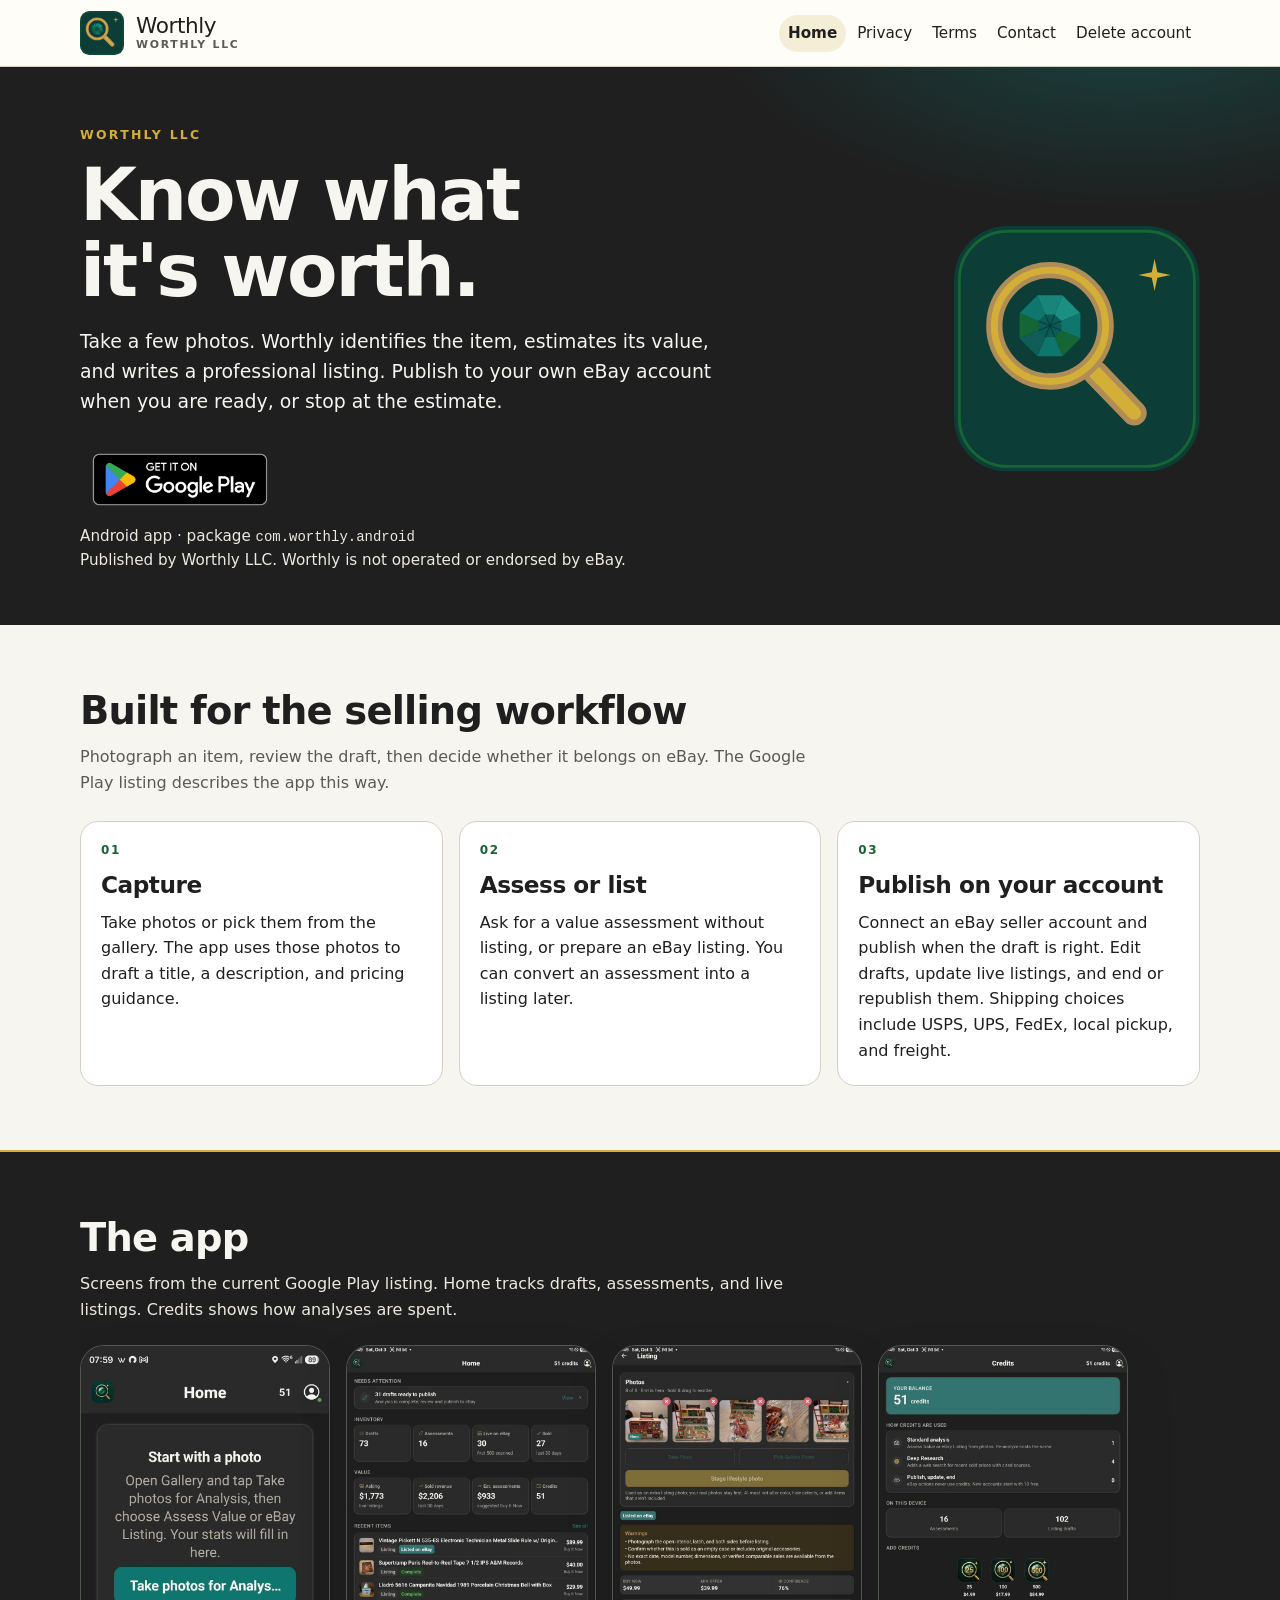
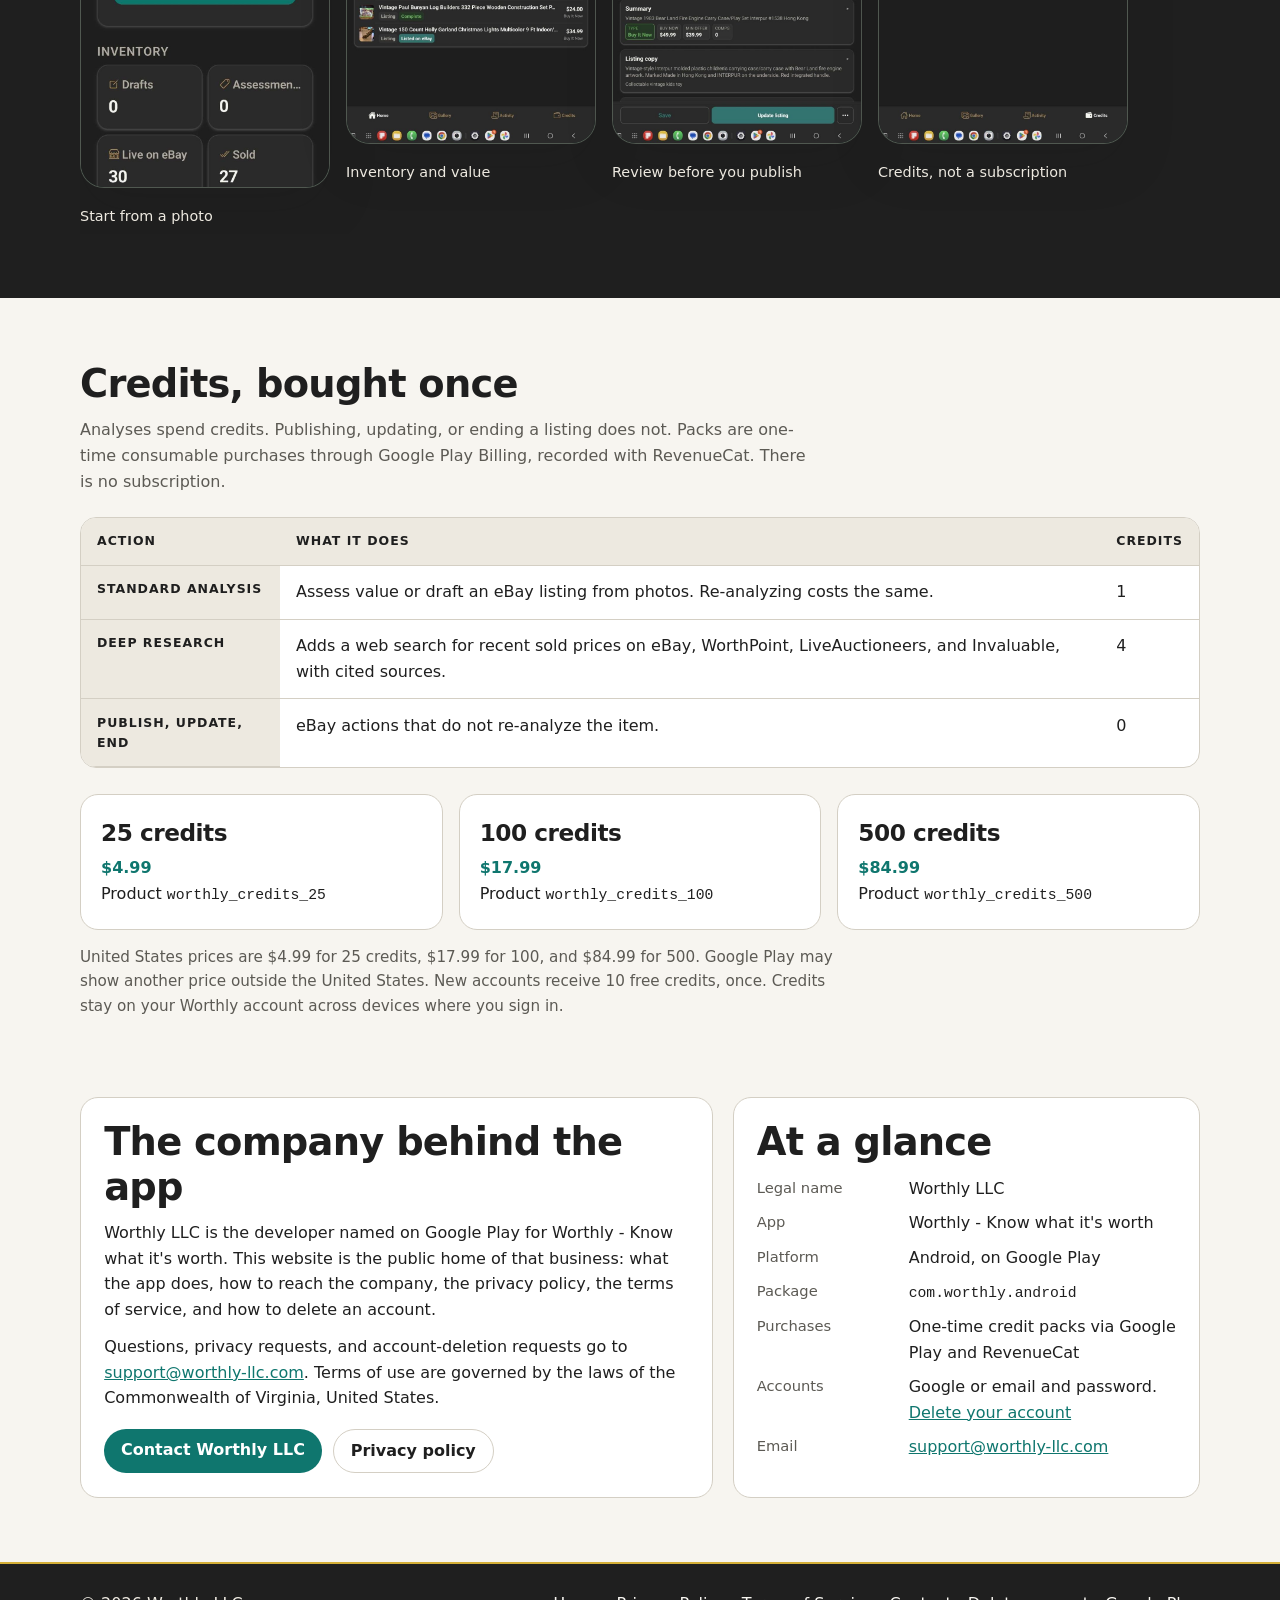
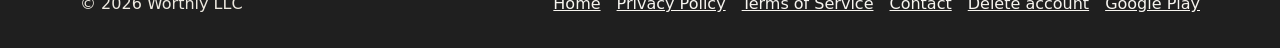
==== index.html @ 350db5d6 "Replace the blurry Play icon with a sharp geometric SVG mark. The hero scaled a 512px raster and loo" ====
<!DOCTYPE html>
<html lang="en">
<head>
  <meta charset="utf-8">
  <meta name="viewport" content="width=device-width, initial-scale=1">
  <title>Worthly LLC — Know what it's worth</title>
  <meta name="description" content="Worthly LLC publishes Worthly, an Android app that helps sellers assess an item’s value and draft eBay listings. One-time credit packs. No subscription.">
  <link rel="canonical" href="https://worthly-llc.com/">
  <meta name="theme-color" content="#0F766E">
  <link rel="icon" href="assets/favicon-32.png" type="image/png" sizes="32x32">
  <link rel="icon" href="assets/logo.svg" type="image/svg+xml">
  <link rel="apple-touch-icon" href="assets/apple-touch-icon.png">
  <link rel="stylesheet" href="css/styles.css">
  <script type="application/ld+json">
  {
    "@context": "https://schema.org",
    "@graph": [
      {
        "@type": "Organization",
        "name": "Worthly LLC",
        "url": "https://worthly-llc.com/",
        "email": "support@worthly-llc.com",
        "logo": "https://worthly-llc.com/assets/logo.svg"
      },
      {
        "@type": "MobileApplication",
        "name": "Worthly - Know what it's worth",
        "operatingSystem": "Android",
        "applicationCategory": "BusinessApplication",
        "installUrl": "https://play.google.com/store/apps/details?id=com.worthly.android",
        "downloadUrl": "https://play.google.com/store/apps/details?id=com.worthly.android",
        "offers": {
          "@type": "Offer",
          "price": "0",
          "priceCurrency": "USD"
        },
        "author": {
          "@type": "Organization",
          "name": "Worthly LLC"
        }
      }
    ]
  }
  </script>
</head>
<body>
  <a class="skip" href="#main">Skip to content</a>
  <header class="site-header">
    <div class="header-inner">
      <a class="brand" href="index.html">
        <svg class="brand-mark" viewBox="0 0 128 128" aria-hidden="true" focusable="false"><rect width="128" height="128" rx="28" fill="#0C3D36"/>
  <rect x="2.75" y="2.75" width="122.5" height="122.5" rx="25.25" fill="none" stroke="#166534" stroke-width="1.5"/>
  <line x1="73.76" y1="76.60" x2="93.90" y2="97.46" stroke="#B08D57" stroke-width="13" stroke-linecap="round"/>
  <line x1="73.76" y1="76.60" x2="93.90" y2="97.46" stroke="#D4AF37" stroke-width="7" stroke-linecap="round"/>
  <circle cx="50.0" cy="52.0" r="29" fill="#0C3D36" stroke="#B08D57" stroke-width="8.5"/>
  <circle cx="50.0" cy="52.0" r="29" fill="none" stroke="#D4AF37" stroke-width="3.6"/>
  <polygon points="56.74,35.74 66.26,45.26 50.00,52.00" fill="#1A8F82"/><polygon points="66.26,45.26 66.26,58.74 50.00,52.00" fill="#0F766E"/><polygon points="66.26,58.74 56.74,68.26 50.00,52.00" fill="#166534"/><polygon points="56.74,68.26 43.26,68.26 50.00,52.00" fill="#0F766E"/><polygon points="43.26,68.26 33.74,58.74 50.00,52.00" fill="#115E59"/><polygon points="33.74,58.74 33.74,45.26 50.00,52.00" fill="#166534"/><polygon points="33.74,45.26 43.26,35.74 50.00,52.00" fill="#0F766E"/><polygon points="43.26,35.74 56.74,35.74 50.00,52.00" fill="#178578"/><polygon points="52.45,46.09 55.91,49.55 55.91,54.45 52.45,57.91 47.55,57.91 44.09,54.45 44.09,49.55 47.55,46.09" fill="#0C5C56"/><polygon points="56.74,35.74 66.26,45.26 66.26,58.74 56.74,68.26 43.26,68.26 33.74,58.74 33.74,45.26 43.26,35.74" fill="none" stroke="#083F3A" stroke-width="0.8" stroke-linejoin="round"/><line x1="50.00" y1="52.00" x2="52.45" y2="46.09" stroke="#083F3A" stroke-width="0.55"/><line x1="50.00" y1="52.00" x2="55.91" y2="49.55" stroke="#083F3A" stroke-width="0.55"/><line x1="50.00" y1="52.00" x2="55.91" y2="54.45" stroke="#083F3A" stroke-width="0.55"/><line x1="50.00" y1="52.00" x2="52.45" y2="57.91" stroke="#083F3A" stroke-width="0.55"/><line x1="50.00" y1="52.00" x2="47.55" y2="57.91" stroke="#083F3A" stroke-width="0.55"/><line x1="50.00" y1="52.00" x2="44.09" y2="54.45" stroke="#083F3A" stroke-width="0.55"/><line x1="50.00" y1="52.00" x2="44.09" y2="49.55" stroke="#083F3A" stroke-width="0.55"/><line x1="50.00" y1="52.00" x2="47.55" y2="46.09" stroke="#083F3A" stroke-width="0.55"/>
  <polygon points="104.50,17.10 105.95,24.05 112.90,25.50 105.95,26.95 104.50,33.90 103.05,26.95 96.10,25.50 103.05,24.05" fill="#D4AF37"/></svg>
        <span class="brand-name">Worthly<span>Worthly LLC</span></span>
      </a>
      <nav class="nav" aria-label="Primary">
        <a href="index.html" aria-current="page">Home</a>
        <a href="privacy.html">Privacy</a>
        <a href="terms.html">Terms</a>
        <a href="contact.html">Contact</a>
        <a href="delete-account.html">Delete account</a>
      </nav>
    </div>
  </header>

  <main id="main">
    <section class="hero">
      <div class="wrap hero-grid">
        <div>
          <p class="kicker">Worthly LLC</p>
          <h1>Know what it's worth.</h1>
          <p class="lede">Take a few photos. Worthly identifies the item, estimates its value, and writes a professional listing. Publish to your own eBay account when you are ready, or stop at the estimate.</p>
          <div class="hero-actions">
            <a href="https://play.google.com/store/apps/details?id=com.worthly.android">
              <img class="play-badge" src="assets/google-play-badge.png" width="646" height="250" alt="Get it on Google Play">
            </a>
          </div>
          <p class="hero-meta">Android app · package <code>com.worthly.android</code><br>Published by Worthly LLC. Worthly is not operated or endorsed by eBay.</p>
        </div>
        <svg class="hero-icon" viewBox="0 0 128 128" role="img" aria-label="Worthly logo: an emerald gem inside a gold magnifying glass"><rect width="128" height="128" rx="28" fill="#0C3D36"/>
  <rect x="2.75" y="2.75" width="122.5" height="122.5" rx="25.25" fill="none" stroke="#166534" stroke-width="1.5"/>
  <line x1="73.76" y1="76.60" x2="93.90" y2="97.46" stroke="#B08D57" stroke-width="13" stroke-linecap="round"/>
  <line x1="73.76" y1="76.60" x2="93.90" y2="97.46" stroke="#D4AF37" stroke-width="7" stroke-linecap="round"/>
  <circle cx="50.0" cy="52.0" r="29" fill="#0C3D36" stroke="#B08D57" stroke-width="8.5"/>
  <circle cx="50.0" cy="52.0" r="29" fill="none" stroke="#D4AF37" stroke-width="3.6"/>
  <polygon points="56.74,35.74 66.26,45.26 50.00,52.00" fill="#1A8F82"/><polygon points="66.26,45.26 66.26,58.74 50.00,52.00" fill="#0F766E"/><polygon points="66.26,58.74 56.74,68.26 50.00,52.00" fill="#166534"/><polygon points="56.74,68.26 43.26,68.26 50.00,52.00" fill="#0F766E"/><polygon points="43.26,68.26 33.74,58.74 50.00,52.00" fill="#115E59"/><polygon points="33.74,58.74 33.74,45.26 50.00,52.00" fill="#166534"/><polygon points="33.74,45.26 43.26,35.74 50.00,52.00" fill="#0F766E"/><polygon points="43.26,35.74 56.74,35.74 50.00,52.00" fill="#178578"/><polygon points="52.45,46.09 55.91,49.55 55.91,54.45 52.45,57.91 47.55,57.91 44.09,54.45 44.09,49.55 47.55,46.09" fill="#0C5C56"/><polygon points="56.74,35.74 66.26,45.26 66.26,58.74 56.74,68.26 43.26,68.26 33.74,58.74 33.74,45.26 43.26,35.74" fill="none" stroke="#083F3A" stroke-width="0.8" stroke-linejoin="round"/><line x1="50.00" y1="52.00" x2="52.45" y2="46.09" stroke="#083F3A" stroke-width="0.55"/><line x1="50.00" y1="52.00" x2="55.91" y2="49.55" stroke="#083F3A" stroke-width="0.55"/><line x1="50.00" y1="52.00" x2="55.91" y2="54.45" stroke="#083F3A" stroke-width="0.55"/><line x1="50.00" y1="52.00" x2="52.45" y2="57.91" stroke="#083F3A" stroke-width="0.55"/><line x1="50.00" y1="52.00" x2="47.55" y2="57.91" stroke="#083F3A" stroke-width="0.55"/><line x1="50.00" y1="52.00" x2="44.09" y2="54.45" stroke="#083F3A" stroke-width="0.55"/><line x1="50.00" y1="52.00" x2="44.09" y2="49.55" stroke="#083F3A" stroke-width="0.55"/><line x1="50.00" y1="52.00" x2="47.55" y2="46.09" stroke="#083F3A" stroke-width="0.55"/>
  <polygon points="104.50,17.10 105.95,24.05 112.90,25.50 105.95,26.95 104.50,33.90 103.05,26.95 96.10,25.50 103.05,24.05" fill="#D4AF37"/></svg>
      </div>
    </section>

    <section class="section" aria-labelledby="how-heading">
      <div class="wrap">
        <h2 id="how-heading">Built for the selling workflow</h2>
        <p class="section-intro">Photograph an item, review the draft, then decide whether it belongs on eBay. The Google Play listing describes the app this way.</p>
        <div class="steps">
          <article class="step">
            <span class="num">01</span>
            <h3>Capture</h3>
            <p>Take photos or pick them from the gallery. The app uses those photos to draft a title, a description, and pricing guidance.</p>
          </article>
          <article class="step">
            <span class="num">02</span>
            <h3>Assess or list</h3>
            <p>Ask for a value assessment without listing, or prepare an eBay listing. You can convert an assessment into a listing later.</p>
          </article>
          <article class="step">
            <span class="num">03</span>
            <h3>Publish on your account</h3>
            <p>Connect an eBay seller account and publish when the draft is right. Edit drafts, update live listings, and end or republish them. Shipping choices include USPS, UPS, FedEx, local pickup, and freight.</p>
          </article>
        </div>
      </div>
    </section>

    <section class="section shots" aria-labelledby="shots-heading">
      <div class="wrap">
        <h2 id="shots-heading">The app</h2>
        <p class="section-intro">Screens from the current Google Play listing. Home tracks drafts, assessments, and live listings. Credits shows how analyses are spent.</p>
        <ul class="shot-row" tabindex="0" aria-label="Screenshots from the Google Play listing">
          <li>
            <figure>
              <img src="assets/screenshots/home.jpg" width="840" height="1493" alt="Worthly home screen inviting the seller to take photos, then assess value or create an eBay listing.">
              <figcaption>Start from a photo</figcaption>
            </figure>
          </li>
          <li>
            <figure>
              <img src="assets/screenshots/dashboard.jpg" width="840" height="1344" alt="Worthly home dashboard with draft, assessment, live listing, and sold counts, plus asking prices and estimated value.">
              <figcaption>Inventory and value</figcaption>
            </figure>
          </li>
          <li>
            <figure>
              <img src="assets/screenshots/listing.jpg" width="840" height="1344" alt="Listing editor with item photos, buy-it-now and offer prices, a confidence score, and generated listing copy.">
              <figcaption>Review before you publish</figcaption>
            </figure>
          </li>
          <li>
            <figure>
              <img src="assets/screenshots/credits.jpg" width="840" height="1344" alt="Credits screen showing a balance, the cost of standard analysis and Deep Research, and packs of 25, 100, and 500 credits.">
              <figcaption>Credits, not a subscription</figcaption>
            </figure>
          </li>
        </ul>
      </div>
    </section>

    <section class="section" aria-labelledby="credits-heading">
      <div class="wrap">
        <h2 id="credits-heading">Credits, bought once</h2>
        <p class="section-intro">Analyses spend credits. Publishing, updating, or ending a listing does not. Packs are one-time consumable purchases through Google Play Billing, recorded with RevenueCat. There is no subscription.</p>
        <div class="table-wrap">
          <table>
            <caption class="visually-hidden">How Worthly uses credits</caption>
            <thead>
              <tr>
                <th scope="col">Action</th>
                <th scope="col">What it does</th>
                <th scope="col">Credits</th>
              </tr>
            </thead>
            <tbody>
              <tr>
                <th scope="row">Standard analysis</th>
                <td>Assess value or draft an eBay listing from photos. Re-analyzing costs the same.</td>
                <td>1</td>
              </tr>
              <tr>
                <th scope="row">Deep Research</th>
                <td>Adds a web search for recent sold prices on eBay, WorthPoint, LiveAuctioneers, and Invaluable, with cited sources.</td>
                <td>4</td>
              </tr>
              <tr>
                <th scope="row">Publish, update, end</th>
                <td>eBay actions that do not re-analyze the item.</td>
                <td>0</td>
              </tr>
            </tbody>
          </table>
        </div>
        <div class="packs">
          <article class="pack">
            <h3>25 credits</h3>
            <p class="price">$4.99</p>
            <p>Product <code>worthly_credits_25</code></p>
          </article>
          <article class="pack">
            <h3>100 credits</h3>
            <p class="price">$17.99</p>
            <p>Product <code>worthly_credits_100</code></p>
          </article>
          <article class="pack">
            <h3>500 credits</h3>
            <p class="price">$84.99</p>
            <p>Product <code>worthly_credits_500</code></p>
          </article>
        </div>
        <p class="note">United States prices are $4.99 for 25 credits, $17.99 for 100, and $84.99 for 500. Google Play may show another price outside the United States. New accounts receive 10 free credits, once. Credits stay on your Worthly account across devices where you sign in.</p>
      </div>
    </section>

    <section class="section" aria-labelledby="company-heading" style="padding-top: 0;">
      <div class="wrap company">
        <article class="card">
          <h2 id="company-heading">The company behind the app</h2>
          <p>Worthly LLC is the developer named on Google Play for Worthly - Know what it's worth. This website is the public home of that business: what the app does, how to reach the company, the privacy policy, the terms of service, and how to delete an account.</p>
          <p>Questions, privacy requests, and account-deletion requests go to <a href="mailto:support@worthly-llc.com">support@worthly-llc.com</a>. Terms of use are governed by the laws of the Commonwealth of Virginia, United States.</p>
          <div class="button-row">
            <a class="button" href="contact.html">Contact Worthly LLC</a>
            <a class="button secondary" href="privacy.html">Privacy policy</a>
          </div>
        </article>
        <article class="card">
          <h2>At a glance</h2>
          <dl class="identity">
            <dt>Legal name</dt>
            <dd>Worthly LLC</dd>
            <dt>App</dt>
            <dd>Worthly - Know what it's worth</dd>
            <dt>Platform</dt>
            <dd>Android, on Google Play</dd>
            <dt>Package</dt>
            <dd><code>com.worthly.android</code></dd>
            <dt>Purchases</dt>
            <dd>One-time credit packs via Google Play and RevenueCat</dd>
            <dt>Accounts</dt>
            <dd>Google or email and password. <a href="delete-account.html">Delete your account</a></dd>
            <dt>Email</dt>
            <dd><a href="mailto:support@worthly-llc.com">support@worthly-llc.com</a></dd>
          </dl>
        </article>
      </div>
    </section>
  </main>

  <footer class="site-footer">
    <div class="footer-inner">
      <p>© 2026 Worthly LLC</p>
      <nav class="footer-nav" aria-label="Footer">
        <a href="index.html" aria-current="page">Home</a>
        <a href="privacy.html">Privacy Policy</a>
        <a href="terms.html">Terms of Service</a>
        <a href="contact.html">Contact</a>
        <a href="delete-account.html">Delete account</a>
        <a href="https://play.google.com/store/apps/details?id=com.worthly.android">Google Play</a>
      </nav>
    </div>
  </footer>
</body>
</html>
---- css/styles.css ----
:root {
  --ink: #1f1f1f;
  --muted: #5c5a54;
  --paper: #f7f5f0;
  --paper-2: #ffffff;
  --line: #d4cfc4;
  --green: #166534;
  --green-deep: #1f1f1f;
  --teal: #0f766e;
  --teal-deep: #166534;
  --gold: #d4af37;
  --gold-line: #d4af37;
  --brass: #b08d57;
  --cream: #f7f5f0;
  --accent-bg: #f5eed6;
  --focus: #166534;
  --shadow: 0 22px 50px rgba(31, 31, 31, 0.14);
  --sans: system-ui, -apple-system, "Segoe UI", "Helvetica Neue", Arial, sans-serif;
  --mono: ui-monospace, "SFMono-Regular", Menlo, Consolas, monospace;
  --max: 1120px;
  --measure: 68ch;
}

*,
*::before,
*::after {
  box-sizing: border-box;
}

html {
  scroll-behavior: smooth;
}

body {
  margin: 0;
  min-height: 100vh;
  display: flex;
  flex-direction: column;
  font-family: var(--sans);
  color: var(--ink);
  background: var(--paper);
  line-height: 1.6;
  font-size: 1rem;
}

main {
  flex: 1;
}

img {
  max-width: 100%;
  height: auto;
}

a {
  color: var(--teal);
}

a:hover {
  color: var(--green);
}

:focus-visible {
  outline: 3px solid var(--focus);
  outline-offset: 3px;
}

::selection {
  background: var(--accent-bg);
  color: var(--ink);
}

.skip {
  position: absolute;
  left: 1rem;
  top: -4rem;
  background: var(--paper-2);
  color: var(--ink);
  padding: 0.55rem 0.85rem;
  z-index: 20;
  border-radius: 8px;
}

.skip:focus {
  top: 0.6rem;
}

.wrap {
  width: min(var(--max), calc(100% - 2rem));
  margin-inline: auto;
}

.site-header {
  background: rgba(255, 253, 248, 0.92);
  border-bottom: 1px solid var(--line);
  position: sticky;
  top: 0;
  z-index: 5;
  backdrop-filter: blur(10px);
}

.header-inner {
  width: min(var(--max), calc(100% - 2rem));
  margin-inline: auto;
  display: flex;
  align-items: center;
  justify-content: space-between;
  gap: 0.75rem 1.5rem;
  padding: 0.7rem 0;
  flex-wrap: wrap;
}

.brand {
  display: flex;
  align-items: center;
  gap: 0.75rem;
  text-decoration: none;
  color: var(--ink);
}

.brand-mark {
  width: 44px;
  height: 44px;
  display: block;
  flex: none;
}

.brand-name {
  font-family: var(--sans);
  font-size: 1.35rem;
  letter-spacing: -0.02em;
  line-height: 1;
}

.brand-name span {
  display: block;
  font-family: var(--sans);
  font-size: 0.68rem;
  letter-spacing: 0.16em;
  text-transform: uppercase;
  color: var(--muted);
  margin-top: 0.22rem;
  font-weight: 600;
}

.nav {
  display: flex;
  flex-wrap: wrap;
  gap: 0.25rem 0.15rem;
}

.nav a {
  text-decoration: none;
  color: var(--ink);
  font-size: 0.95rem;
  padding: 0.4rem 0.55rem;
  border-radius: 999px;
}

.nav a[aria-current="page"] {
  background: var(--accent-bg);
  font-weight: 600;
}

.nav a:hover {
  background: var(--accent-bg);
  color: var(--ink);
}

.hero {
  background:
    radial-gradient(720px 340px at 88% -10%, rgba(15, 118, 110, 0.42), transparent 58%),
    var(--green-deep);
  color: var(--cream);
  padding: 3.6rem 0 3.3rem;
}

.hero-grid {
  display: grid;
  grid-template-columns: minmax(0, 1.35fr) minmax(180px, 0.65fr);
  gap: 2.5rem;
  align-items: center;
}

.kicker {
  letter-spacing: 0.18em;
  text-transform: uppercase;
  font-size: 0.78rem;
  font-weight: 600;
  color: var(--teal);
  margin: 0 0 0.75rem;
}

.hero .kicker {
  color: var(--gold);
}

.hero h1,
.page-title {
  font-family: var(--sans);
  font-weight: 700;
  letter-spacing: -0.03em;
  line-height: 1.04;
  margin: 0 0 1rem;
}

.hero h1 {
  font-size: clamp(2.7rem, 6vw, 4.6rem);
  color: var(--cream);
  text-wrap: balance;
}

.lede {
  font-size: 1.18rem;
  max-width: 40rem;
  color: var(--cream);
  margin: 0 0 1.5rem;
}

.hero-actions {
  display: flex;
  flex-wrap: wrap;
  align-items: center;
  gap: 0.4rem 1.25rem;
}

.play-badge {
  display: block;
  width: 200px;
  height: auto;
}

.hero-meta {
  color: #ede9e0;
  font-size: 0.95rem;
  margin: 0.35rem 0 0;
}

.hero-meta a {
  color: var(--cream);
}

.hero-icon {
  justify-self: end;
  width: min(280px, 70%);
  height: auto;
  display: block;
}

.section {
  padding: 4rem 0;
}

.section h2,
.card h2,
.legal-prose h2 {
  font-family: var(--sans);
  font-weight: 700;
  letter-spacing: -0.02em;
  line-height: 1.15;
}

.section h2 {
  font-size: clamp(1.8rem, 3vw, 2.45rem);
  margin: 0 0 0.7rem;
}

.section-intro {
  max-width: 46rem;
  color: var(--muted);
  margin: 0;
}

.split {
  display: grid;
  grid-template-columns: 1fr 1fr;
  gap: 1.5rem 2rem;
  align-items: start;
}

.steps,
.packs,
.choice-grid {
  display: grid;
  gap: 1rem;
  margin-top: 1.6rem;
}

.steps,
.packs {
  grid-template-columns: repeat(3, 1fr);
}

.choice-grid {
  grid-template-columns: repeat(3, 1fr);
}

.step,
.pack,
.card,
.choice {
  background: var(--paper-2);
  border: 1px solid var(--line);
  border-radius: 18px;
}

.step,
.pack,
.choice {
  padding: 1.2rem 1.25rem 1.35rem;
}

.card {
  padding: 1.4rem 1.45rem 1.5rem;
}

.step .num,
.choice .num {
  display: block;
  font-size: 0.75rem;
  letter-spacing: 0.14em;
  text-transform: uppercase;
  color: var(--teal-deep);
  font-weight: 600;
  margin-bottom: 0.35rem;
}

.step h3,
.choice h3,
.pack h3 {
  font-family: var(--sans);
  font-weight: 700;
  font-size: 1.45rem;
  margin: 0 0 0.4rem;
  letter-spacing: -0.02em;
}

.step p,
.choice p,
.pack p,
.card p {
  margin: 0;
}

.step p + p,
.card p + p,
.choice p + p {
  margin-top: 0.75rem;
}

.shots {
  background: var(--green-deep);
  color: var(--cream);
  border-top: 2px solid var(--gold);
}

.shots h2 {
  color: var(--cream);
}

.shots .section-intro {
  color: #ede9e0;
}

.shot-row {
  display: grid;
  grid-auto-flow: column;
  grid-auto-columns: minmax(210px, 250px);
  gap: 1rem;
  overflow-x: auto;
  scroll-snap-type: x mandatory;
  padding: 1.4rem 0 0.4rem;
  margin: 0;
  list-style: none;
}

.shot-row li {
  scroll-snap-align: start;
}

.shot-row figure {
  margin: 0;
}

.shot-row img {
  width: 100%;
  border-radius: 24px;
  border: 1px solid rgba(243, 230, 207, 0.28);
  box-shadow: var(--shadow);
  background: #10211e;
}

.shot-row figcaption {
  margin-top: 0.6rem;
  font-size: 0.9rem;
  color: #ede9e0;
}

.table-wrap {
  overflow-x: auto;
  margin-top: 1.4rem;
  border: 1px solid var(--line);
  border-radius: 16px;
  background: var(--paper-2);
}

table {
  width: 100%;
  border-collapse: collapse;
  min-width: 36rem;
}

th,
td {
  text-align: left;
  padding: 0.85rem 1rem;
  border-bottom: 1px solid var(--line);
  vertical-align: top;
}

tr:last-child td {
  border-bottom: 0;
}

th {
  background: #ede9e0;
  font-size: 0.78rem;
  letter-spacing: 0.08em;
  text-transform: uppercase;
  font-weight: 600;
}

.pack h3 {
  margin-bottom: 0.25rem;
}

.pack .price {
  color: var(--teal);
  font-weight: 600;
}

.note {
  color: var(--muted);
  font-size: 0.95rem;
  max-width: 48rem;
}

.company {
  display: grid;
  grid-template-columns: 1.15fr 0.85fr;
  gap: 1.25rem;
  align-items: stretch;
}

dl.identity {
  display: grid;
  grid-template-columns: 8.5rem 1fr;
  gap: 0.55rem 1rem;
  margin: 0;
}

dl.identity dt {
  color: var(--muted);
  font-size: 0.92rem;
}

dl.identity dd {
  margin: 0;
}

.button {
  display: inline-block;
  background: var(--teal);
  color: #fff;
  text-decoration: none;
  padding: 0.72rem 1.05rem;
  border-radius: 999px;
  font-weight: 600;
  line-height: 1.2;
}

.button:hover {
  background: var(--teal-deep);
  color: #fff;
}

.button.secondary {
  background: transparent;
  color: var(--ink);
  border: 1px solid var(--line);
}

.button.secondary:hover {
  background: var(--accent-bg);
  color: var(--ink);
}

.button-row {
  display: flex;
  flex-wrap: wrap;
  gap: 0.7rem;
  margin-top: 1.1rem;
}

.site-footer {
  background: var(--green-deep);
  color: #ede9e0;
  border-top: 2px solid var(--gold);
  padding: 1.7rem 0 2rem;
  margin-top: auto;
}

.footer-inner {
  width: min(var(--max), calc(100% - 2rem));
  margin-inline: auto;
  display: flex;
  flex-wrap: wrap;
  justify-content: space-between;
  gap: 0.8rem 1.5rem;
  align-items: center;
}

.site-footer a {
  color: var(--cream);
}

.site-footer p {
  margin: 0;
}

.footer-nav {
  display: flex;
  flex-wrap: wrap;
  gap: 0.45rem 1rem;
}

.page-intro {
  padding: 2.6rem 0 0.25rem;
}

.page-title {
  font-size: clamp(2.2rem, 4.5vw, 3.4rem);
  text-wrap: balance;
}

.updated {
  color: var(--muted);
  margin: 0;
}

.legal-prose {
  padding-bottom: 3.5rem;
  max-width: 74ch;
}

.legal-prose h2 {
  font-size: 1.5rem;
  margin: 2.1rem 0 0.45rem;
}

.legal-prose h3 {
  font-size: 1.08rem;
  margin: 1.3rem 0 0.3rem;
}

.legal-prose ul,
.legal-prose ol {
  padding-left: 1.2rem;
}

.legal-prose li + li {
  margin-top: 0.35rem;
}

.toc {
  display: flex;
  flex-wrap: wrap;
  gap: 0.4rem 0.9rem;
  padding: 0;
  margin: 1.2rem 0 0;
  list-style: none;
}

.toc a {
  text-underline-offset: 0.15em;
}

code {
  font-family: var(--mono);
  font-size: 0.92em;
}

.visually-hidden {
  position: absolute;
  width: 1px;
  height: 1px;
  padding: 0;
  margin: -1px;
  overflow: hidden;
  clip: rect(0, 0, 0, 0);
  white-space: nowrap;
  border: 0;
}

.callout {
  border-left: 3px solid var(--gold-line);
  background: #fffdf8;
  padding: 0.85rem 1rem;
  border-radius: 0 12px 12px 0;
  margin: 1rem 0;
}

@media (max-width: 860px) {
  .hero-grid,
  .steps,
  .packs,
  .choice-grid,
  .company,
  .split {
    grid-template-columns: 1fr;
  }

  .hero {
    padding: 2.2rem 0 2.3rem;
  }

  .hero-grid {
    gap: 0.4rem;
  }

  .hero-icon {
    justify-self: start;
    width: 112px;
    order: -1;
  }

  .section {
    padding: 2.6rem 0;
  }

  dl.identity {
    grid-template-columns: 1fr;
    gap: 0.15rem;
  }

  dl.identity dt:not(:first-of-type) {
    margin-top: 0.75rem;
  }
}

@media (prefers-reduced-motion: reduce) {
  html {
    scroll-behavior: auto;
  }
}

@media print {
  .site-header,
  .site-footer,
  .skip,
  .play-badge,
  .button-row {
    display: none;
  }

  body {
    background: #fff;
    color: #000;
  }

  a {
    color: #000;
  }
}
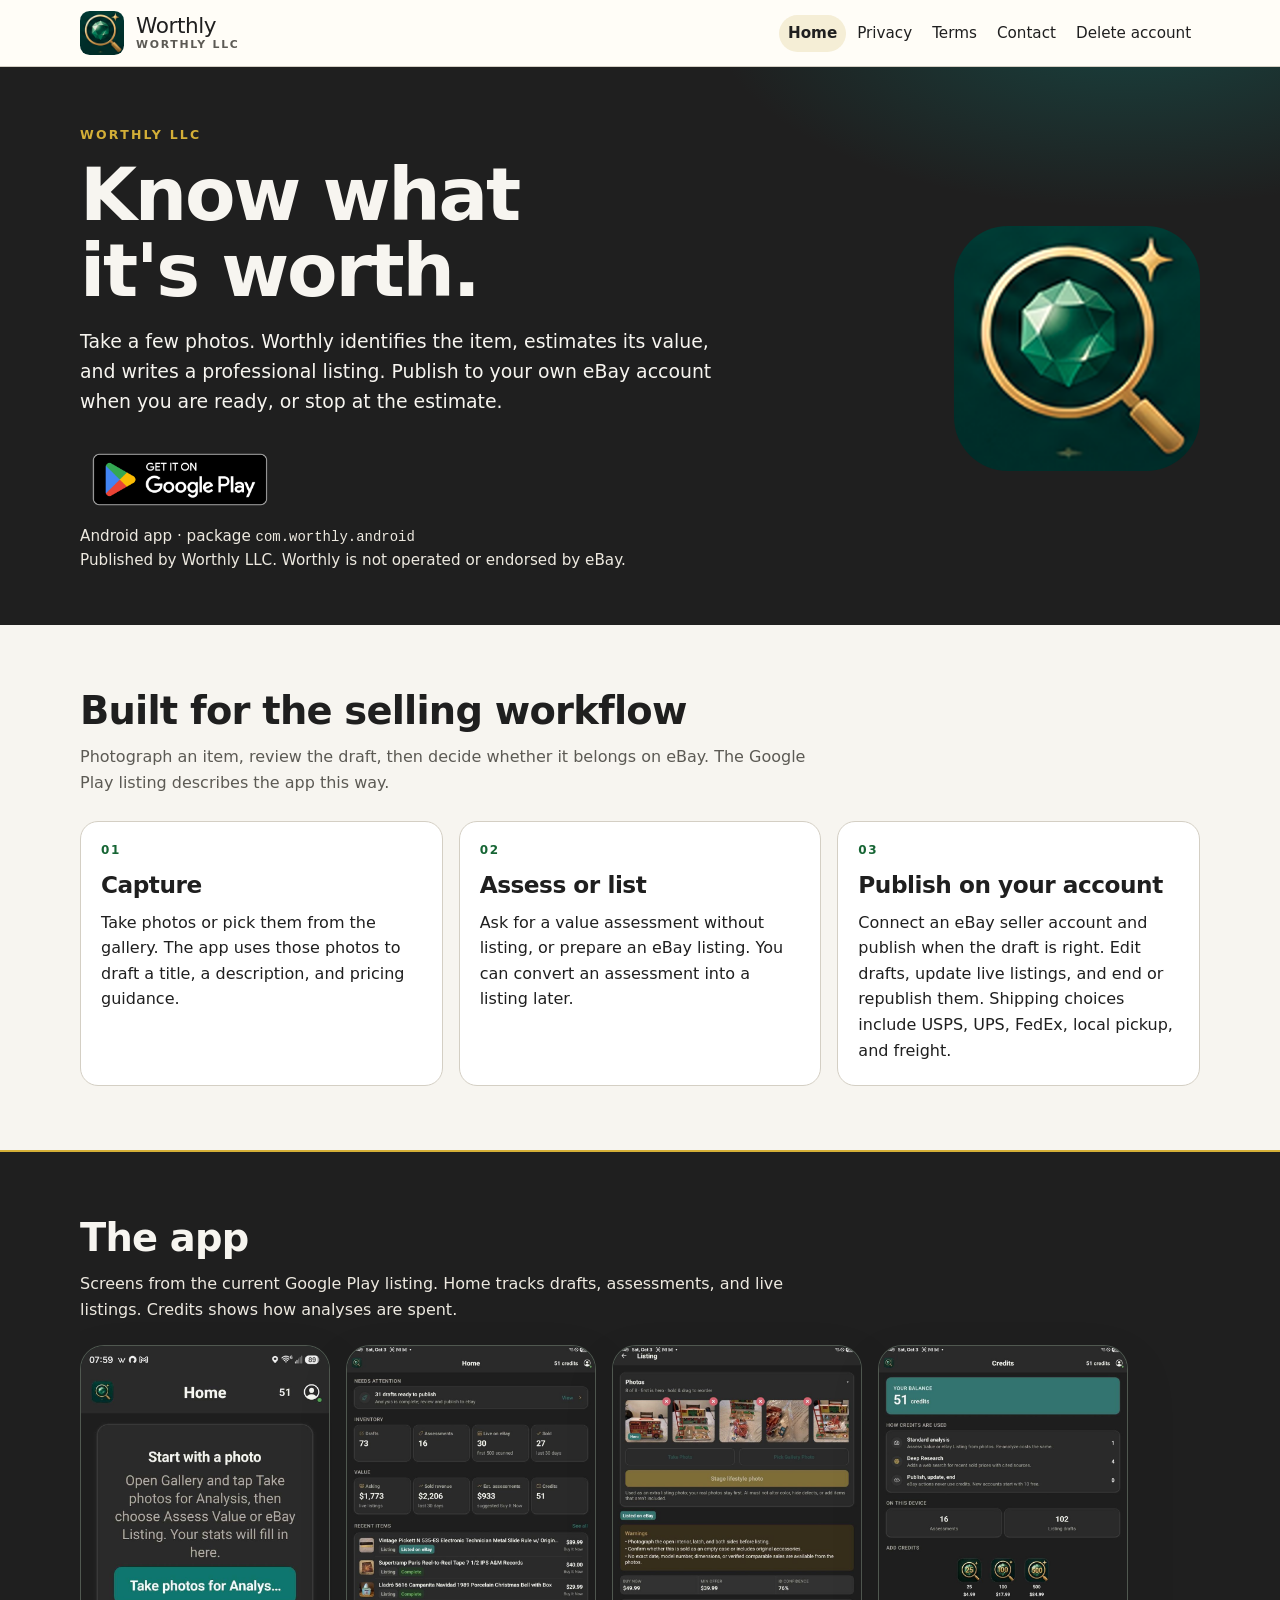
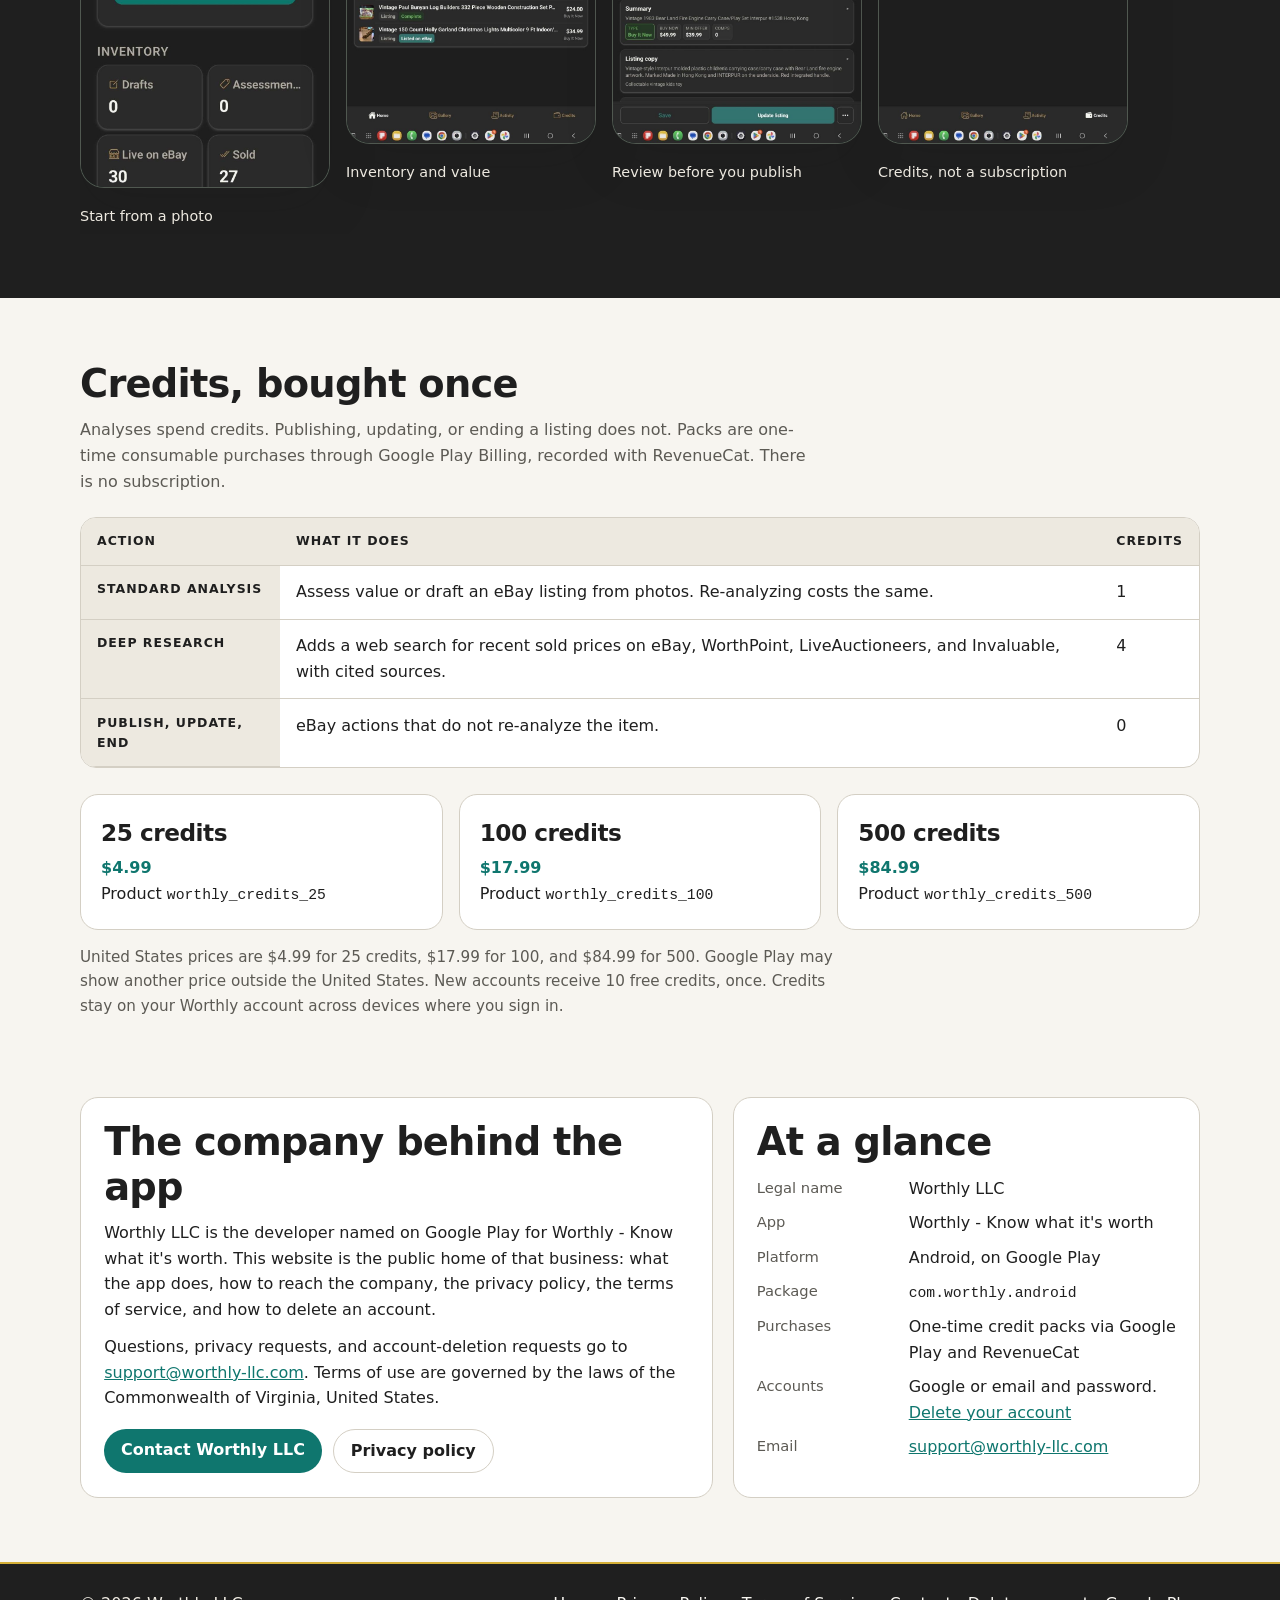
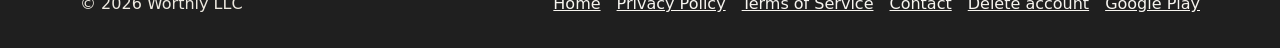
==== commit d7092369: "Use a crop of the original Play icon instead of a drawn mark. The geometric SVG did not match the li" ====
--- a/index.html
+++ b/index.html
@@ -8,7 +8,6 @@
   <link rel="canonical" href="https://worthly-llc.com/">
   <meta name="theme-color" content="#0F766E">
   <link rel="icon" href="assets/favicon-32.png" type="image/png" sizes="32x32">
-  <link rel="icon" href="assets/logo.svg" type="image/svg+xml">
   <link rel="apple-touch-icon" href="assets/apple-touch-icon.png">
   <link rel="stylesheet" href="css/styles.css">
   <script type="application/ld+json">
@@ -20,7 +19,7 @@
         "name": "Worthly LLC",
         "url": "https://worthly-llc.com/",
         "email": "support@worthly-llc.com",
-        "logo": "https://worthly-llc.com/assets/logo.svg"
+        "logo": "https://worthly-llc.com/assets/icon.png"
       },
       {
         "@type": "MobileApplication",
@@ -48,14 +47,7 @@
   <header class="site-header">
     <div class="header-inner">
       <a class="brand" href="index.html">
-        <svg class="brand-mark" viewBox="0 0 128 128" aria-hidden="true" focusable="false"><rect width="128" height="128" rx="28" fill="#0C3D36"/>
-  <rect x="2.75" y="2.75" width="122.5" height="122.5" rx="25.25" fill="none" stroke="#166534" stroke-width="1.5"/>
-  <line x1="73.76" y1="76.60" x2="93.90" y2="97.46" stroke="#B08D57" stroke-width="13" stroke-linecap="round"/>
-  <line x1="73.76" y1="76.60" x2="93.90" y2="97.46" stroke="#D4AF37" stroke-width="7" stroke-linecap="round"/>
-  <circle cx="50.0" cy="52.0" r="29" fill="#0C3D36" stroke="#B08D57" stroke-width="8.5"/>
-  <circle cx="50.0" cy="52.0" r="29" fill="none" stroke="#D4AF37" stroke-width="3.6"/>
-  <polygon points="56.74,35.74 66.26,45.26 50.00,52.00" fill="#1A8F82"/><polygon points="66.26,45.26 66.26,58.74 50.00,52.00" fill="#0F766E"/><polygon points="66.26,58.74 56.74,68.26 50.00,52.00" fill="#166534"/><polygon points="56.74,68.26 43.26,68.26 50.00,52.00" fill="#0F766E"/><polygon points="43.26,68.26 33.74,58.74 50.00,52.00" fill="#115E59"/><polygon points="33.74,58.74 33.74,45.26 50.00,52.00" fill="#166534"/><polygon points="33.74,45.26 43.26,35.74 50.00,52.00" fill="#0F766E"/><polygon points="43.26,35.74 56.74,35.74 50.00,52.00" fill="#178578"/><polygon points="52.45,46.09 55.91,49.55 55.91,54.45 52.45,57.91 47.55,57.91 44.09,54.45 44.09,49.55 47.55,46.09" fill="#0C5C56"/><polygon points="56.74,35.74 66.26,45.26 66.26,58.74 56.74,68.26 43.26,68.26 33.74,58.74 33.74,45.26 43.26,35.74" fill="none" stroke="#083F3A" stroke-width="0.8" stroke-linejoin="round"/><line x1="50.00" y1="52.00" x2="52.45" y2="46.09" stroke="#083F3A" stroke-width="0.55"/><line x1="50.00" y1="52.00" x2="55.91" y2="49.55" stroke="#083F3A" stroke-width="0.55"/><line x1="50.00" y1="52.00" x2="55.91" y2="54.45" stroke="#083F3A" stroke-width="0.55"/><line x1="50.00" y1="52.00" x2="52.45" y2="57.91" stroke="#083F3A" stroke-width="0.55"/><line x1="50.00" y1="52.00" x2="47.55" y2="57.91" stroke="#083F3A" stroke-width="0.55"/><line x1="50.00" y1="52.00" x2="44.09" y2="54.45" stroke="#083F3A" stroke-width="0.55"/><line x1="50.00" y1="52.00" x2="44.09" y2="49.55" stroke="#083F3A" stroke-width="0.55"/><line x1="50.00" y1="52.00" x2="47.55" y2="46.09" stroke="#083F3A" stroke-width="0.55"/>
-  <polygon points="104.50,17.10 105.95,24.05 112.90,25.50 105.95,26.95 104.50,33.90 103.05,26.95 96.10,25.50 103.05,24.05" fill="#D4AF37"/></svg>
+        <img class="brand-mark" src="assets/icon.png" width="424" height="424" alt="">
         <span class="brand-name">Worthly<span>Worthly LLC</span></span>
       </a>
       <nav class="nav" aria-label="Primary">
@@ -82,14 +74,7 @@
           </div>
           <p class="hero-meta">Android app · package <code>com.worthly.android</code><br>Published by Worthly LLC. Worthly is not operated or endorsed by eBay.</p>
         </div>
-        <svg class="hero-icon" viewBox="0 0 128 128" role="img" aria-label="Worthly logo: an emerald gem inside a gold magnifying glass"><rect width="128" height="128" rx="28" fill="#0C3D36"/>
-  <rect x="2.75" y="2.75" width="122.5" height="122.5" rx="25.25" fill="none" stroke="#166534" stroke-width="1.5"/>
-  <line x1="73.76" y1="76.60" x2="93.90" y2="97.46" stroke="#B08D57" stroke-width="13" stroke-linecap="round"/>
-  <line x1="73.76" y1="76.60" x2="93.90" y2="97.46" stroke="#D4AF37" stroke-width="7" stroke-linecap="round"/>
-  <circle cx="50.0" cy="52.0" r="29" fill="#0C3D36" stroke="#B08D57" stroke-width="8.5"/>
-  <circle cx="50.0" cy="52.0" r="29" fill="none" stroke="#D4AF37" stroke-width="3.6"/>
-  <polygon points="56.74,35.74 66.26,45.26 50.00,52.00" fill="#1A8F82"/><polygon points="66.26,45.26 66.26,58.74 50.00,52.00" fill="#0F766E"/><polygon points="66.26,58.74 56.74,68.26 50.00,52.00" fill="#166534"/><polygon points="56.74,68.26 43.26,68.26 50.00,52.00" fill="#0F766E"/><polygon points="43.26,68.26 33.74,58.74 50.00,52.00" fill="#115E59"/><polygon points="33.74,58.74 33.74,45.26 50.00,52.00" fill="#166534"/><polygon points="33.74,45.26 43.26,35.74 50.00,52.00" fill="#0F766E"/><polygon points="43.26,35.74 56.74,35.74 50.00,52.00" fill="#178578"/><polygon points="52.45,46.09 55.91,49.55 55.91,54.45 52.45,57.91 47.55,57.91 44.09,54.45 44.09,49.55 47.55,46.09" fill="#0C5C56"/><polygon points="56.74,35.74 66.26,45.26 66.26,58.74 56.74,68.26 43.26,68.26 33.74,58.74 33.74,45.26 43.26,35.74" fill="none" stroke="#083F3A" stroke-width="0.8" stroke-linejoin="round"/><line x1="50.00" y1="52.00" x2="52.45" y2="46.09" stroke="#083F3A" stroke-width="0.55"/><line x1="50.00" y1="52.00" x2="55.91" y2="49.55" stroke="#083F3A" stroke-width="0.55"/><line x1="50.00" y1="52.00" x2="55.91" y2="54.45" stroke="#083F3A" stroke-width="0.55"/><line x1="50.00" y1="52.00" x2="52.45" y2="57.91" stroke="#083F3A" stroke-width="0.55"/><line x1="50.00" y1="52.00" x2="47.55" y2="57.91" stroke="#083F3A" stroke-width="0.55"/><line x1="50.00" y1="52.00" x2="44.09" y2="54.45" stroke="#083F3A" stroke-width="0.55"/><line x1="50.00" y1="52.00" x2="44.09" y2="49.55" stroke="#083F3A" stroke-width="0.55"/><line x1="50.00" y1="52.00" x2="47.55" y2="46.09" stroke="#083F3A" stroke-width="0.55"/>
-  <polygon points="104.50,17.10 105.95,24.05 112.90,25.50 105.95,26.95 104.50,33.90 103.05,26.95 96.10,25.50 103.05,24.05" fill="#D4AF37"/></svg>
+        <img class="hero-icon" src="assets/icon.png" width="424" height="424" alt="Worthly app icon: a green gem inside a gold magnifying glass">
       </div>
     </section>
 
--- a/css/styles.css
+++ b/css/styles.css
@@ -123,6 +123,7 @@
   height: 44px;
   display: block;
   flex: none;
+  border-radius: 22%;
 }
 
 .brand-name {
@@ -245,6 +246,7 @@
   width: min(280px, 70%);
   height: auto;
   display: block;
+  border-radius: 22%;
 }
 
 .section {
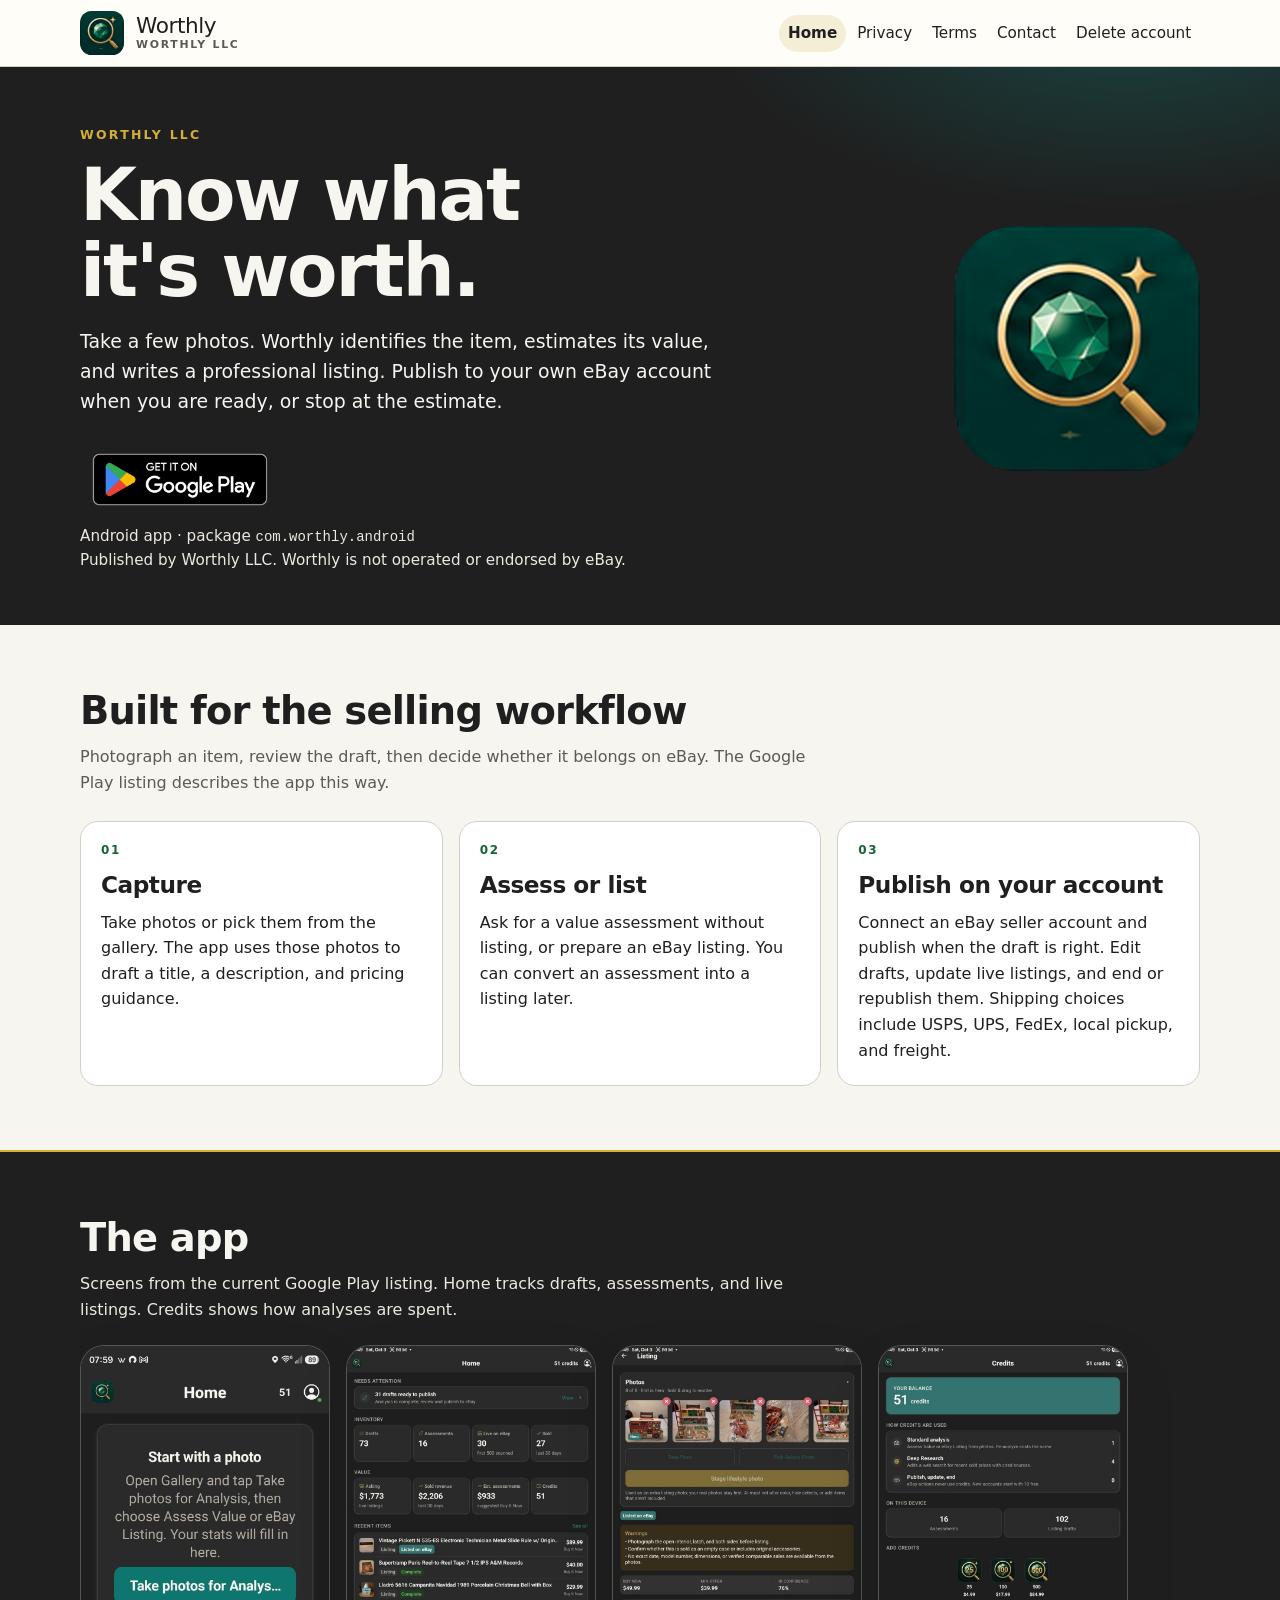
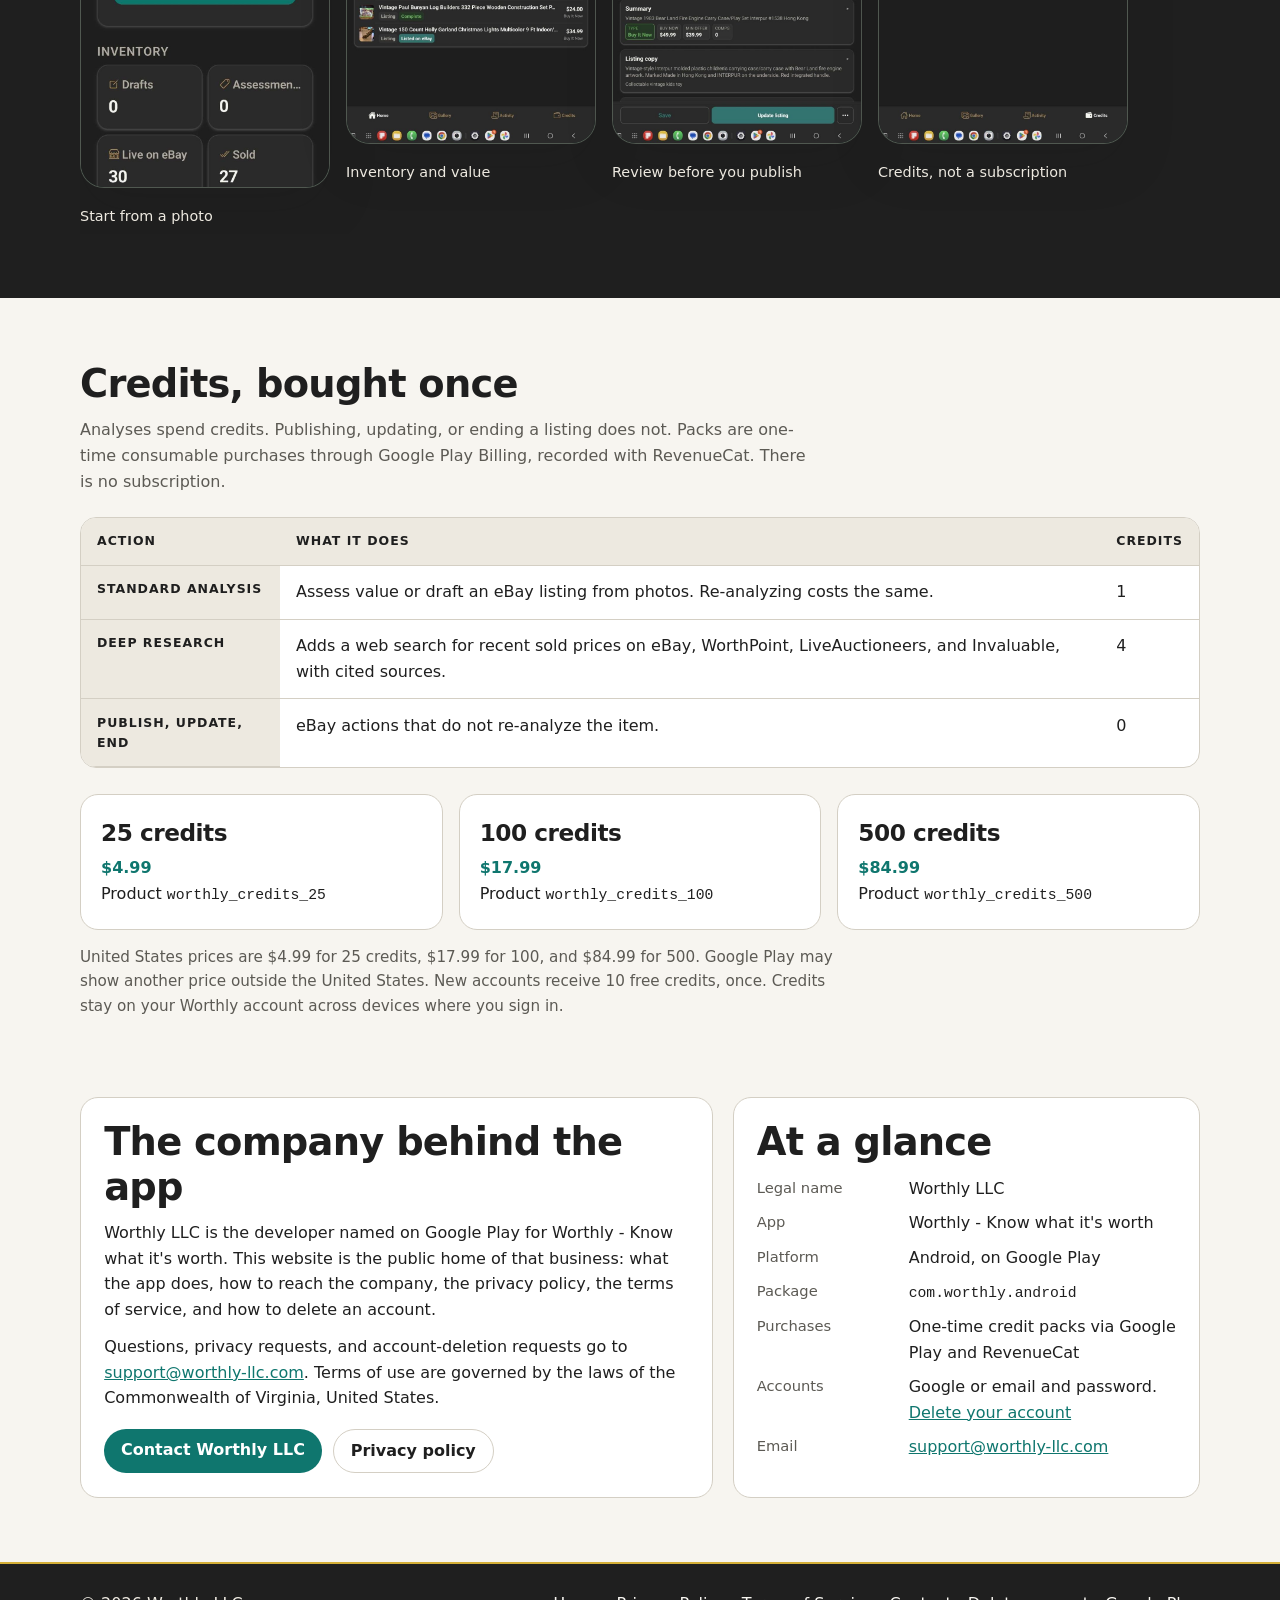
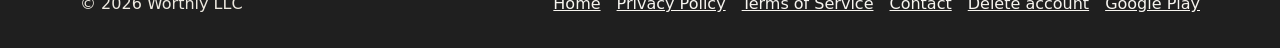
==== commit c4dd1b3e: "Restore the full Play icon and only clip the corner fringe. The inward crop removed too much of the " ====
--- a/index.html
+++ b/index.html
@@ -47,7 +47,7 @@
   <header class="site-header">
     <div class="header-inner">
       <a class="brand" href="index.html">
-        <img class="brand-mark" src="assets/icon.png" width="424" height="424" alt="">
+        <img class="brand-mark" src="assets/icon.png" width="512" height="512" alt="">
         <span class="brand-name">Worthly<span>Worthly LLC</span></span>
       </a>
       <nav class="nav" aria-label="Primary">
@@ -74,7 +74,7 @@
           </div>
           <p class="hero-meta">Android app · package <code>com.worthly.android</code><br>Published by Worthly LLC. Worthly is not operated or endorsed by eBay.</p>
         </div>
-        <img class="hero-icon" src="assets/icon.png" width="424" height="424" alt="Worthly app icon: a green gem inside a gold magnifying glass">
+        <img class="hero-icon" src="assets/icon.png" width="512" height="512" alt="Worthly app icon: a green gem inside a gold magnifying glass">
       </div>
     </section>
 
--- a/css/styles.css
+++ b/css/styles.css
@@ -123,7 +123,7 @@
   height: 44px;
   display: block;
   flex: none;
-  border-radius: 22%;
+  border-radius: 26%;
 }
 
 .brand-name {
@@ -246,7 +246,7 @@
   width: min(280px, 70%);
   height: auto;
   display: block;
-  border-radius: 22%;
+  border-radius: 26%;
 }
 
 .section {
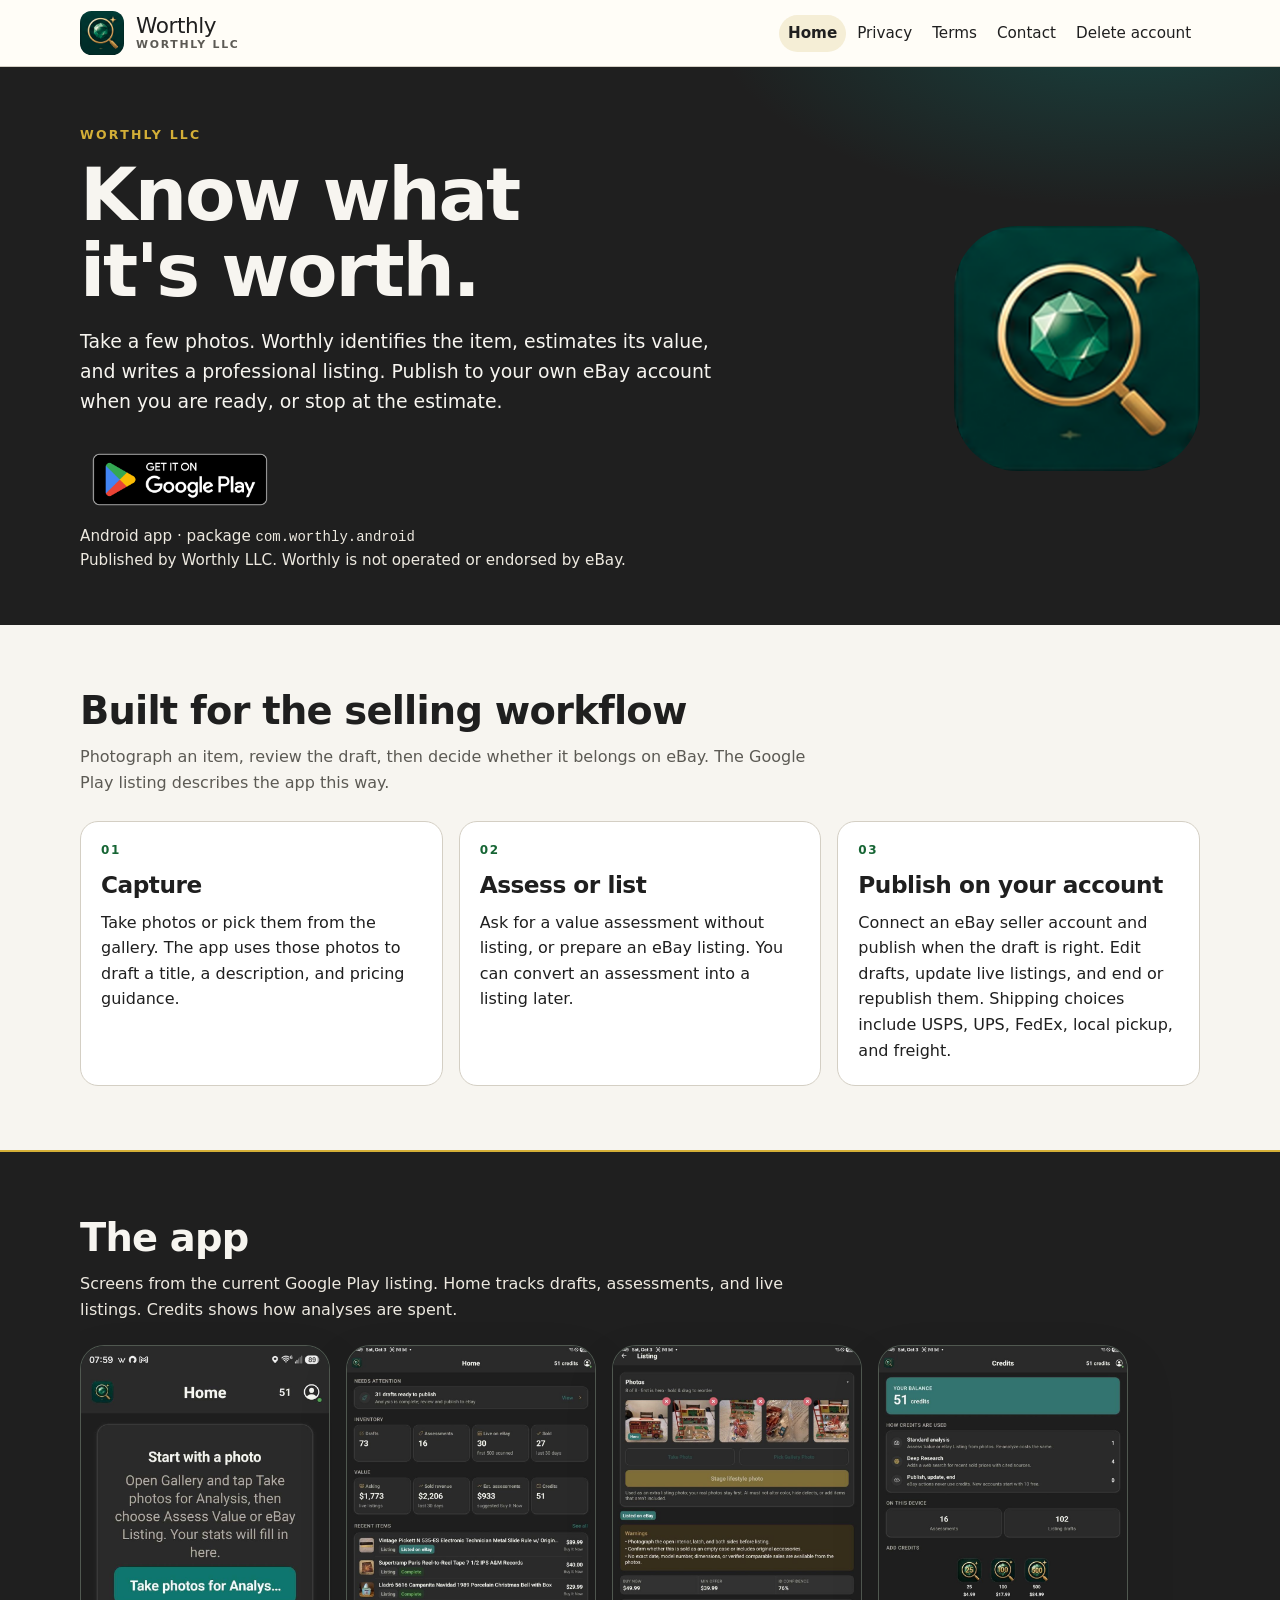
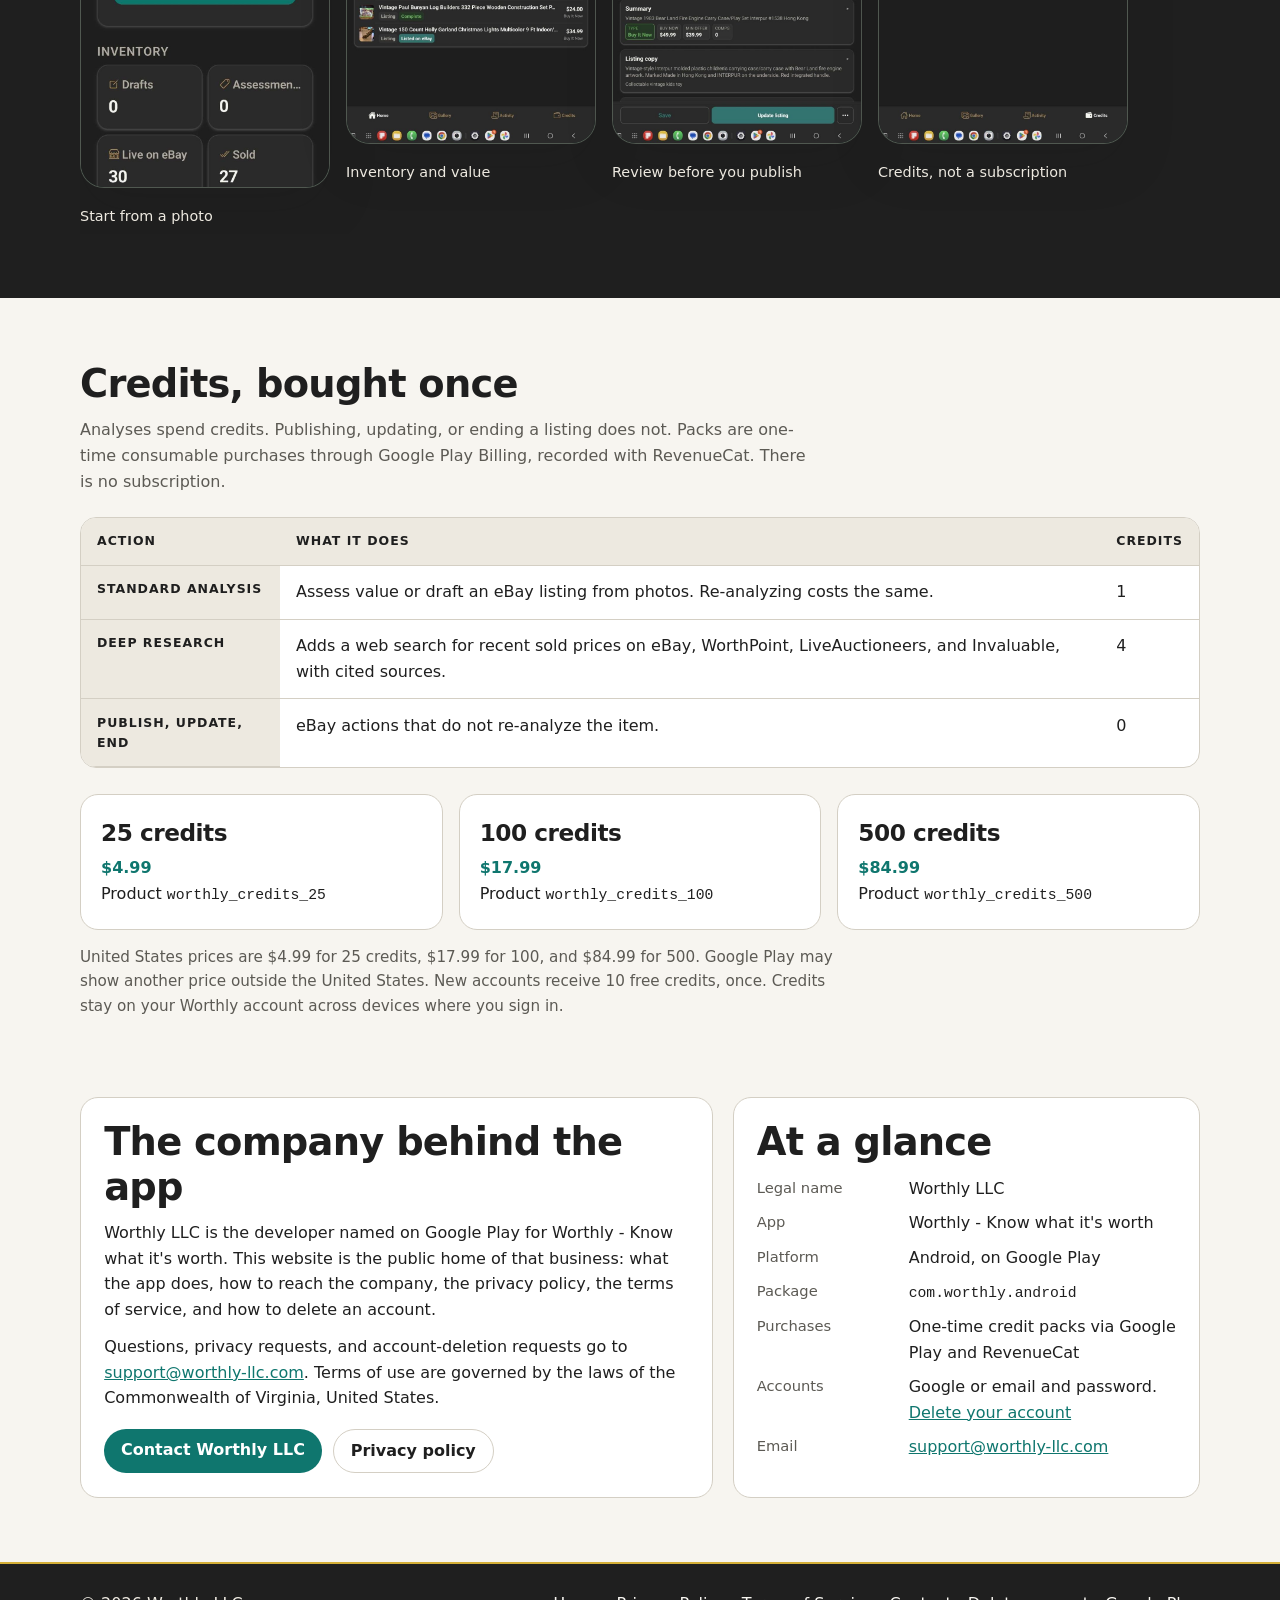
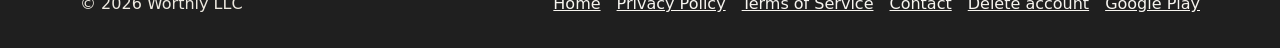
==== commit f28d8c9c: "Use the 1024 App Store icon from assets/art. The listing PNG was only 512px. The hero and header now" ====
--- a/index.html
+++ b/index.html
@@ -47,7 +47,7 @@
   <header class="site-header">
     <div class="header-inner">
       <a class="brand" href="index.html">
-        <img class="brand-mark" src="assets/icon.png" width="512" height="512" alt="">
+        <img class="brand-mark" src="assets/icon.png" width="1024" height="1024" alt="">
         <span class="brand-name">Worthly<span>Worthly LLC</span></span>
       </a>
       <nav class="nav" aria-label="Primary">
@@ -74,7 +74,7 @@
           </div>
           <p class="hero-meta">Android app · package <code>com.worthly.android</code><br>Published by Worthly LLC. Worthly is not operated or endorsed by eBay.</p>
         </div>
-        <img class="hero-icon" src="assets/icon.png" width="512" height="512" alt="Worthly app icon: a green gem inside a gold magnifying glass">
+        <img class="hero-icon" src="assets/icon.png" width="1024" height="1024" alt="Worthly app icon: a green gem inside a gold magnifying glass">
       </div>
     </section>
 
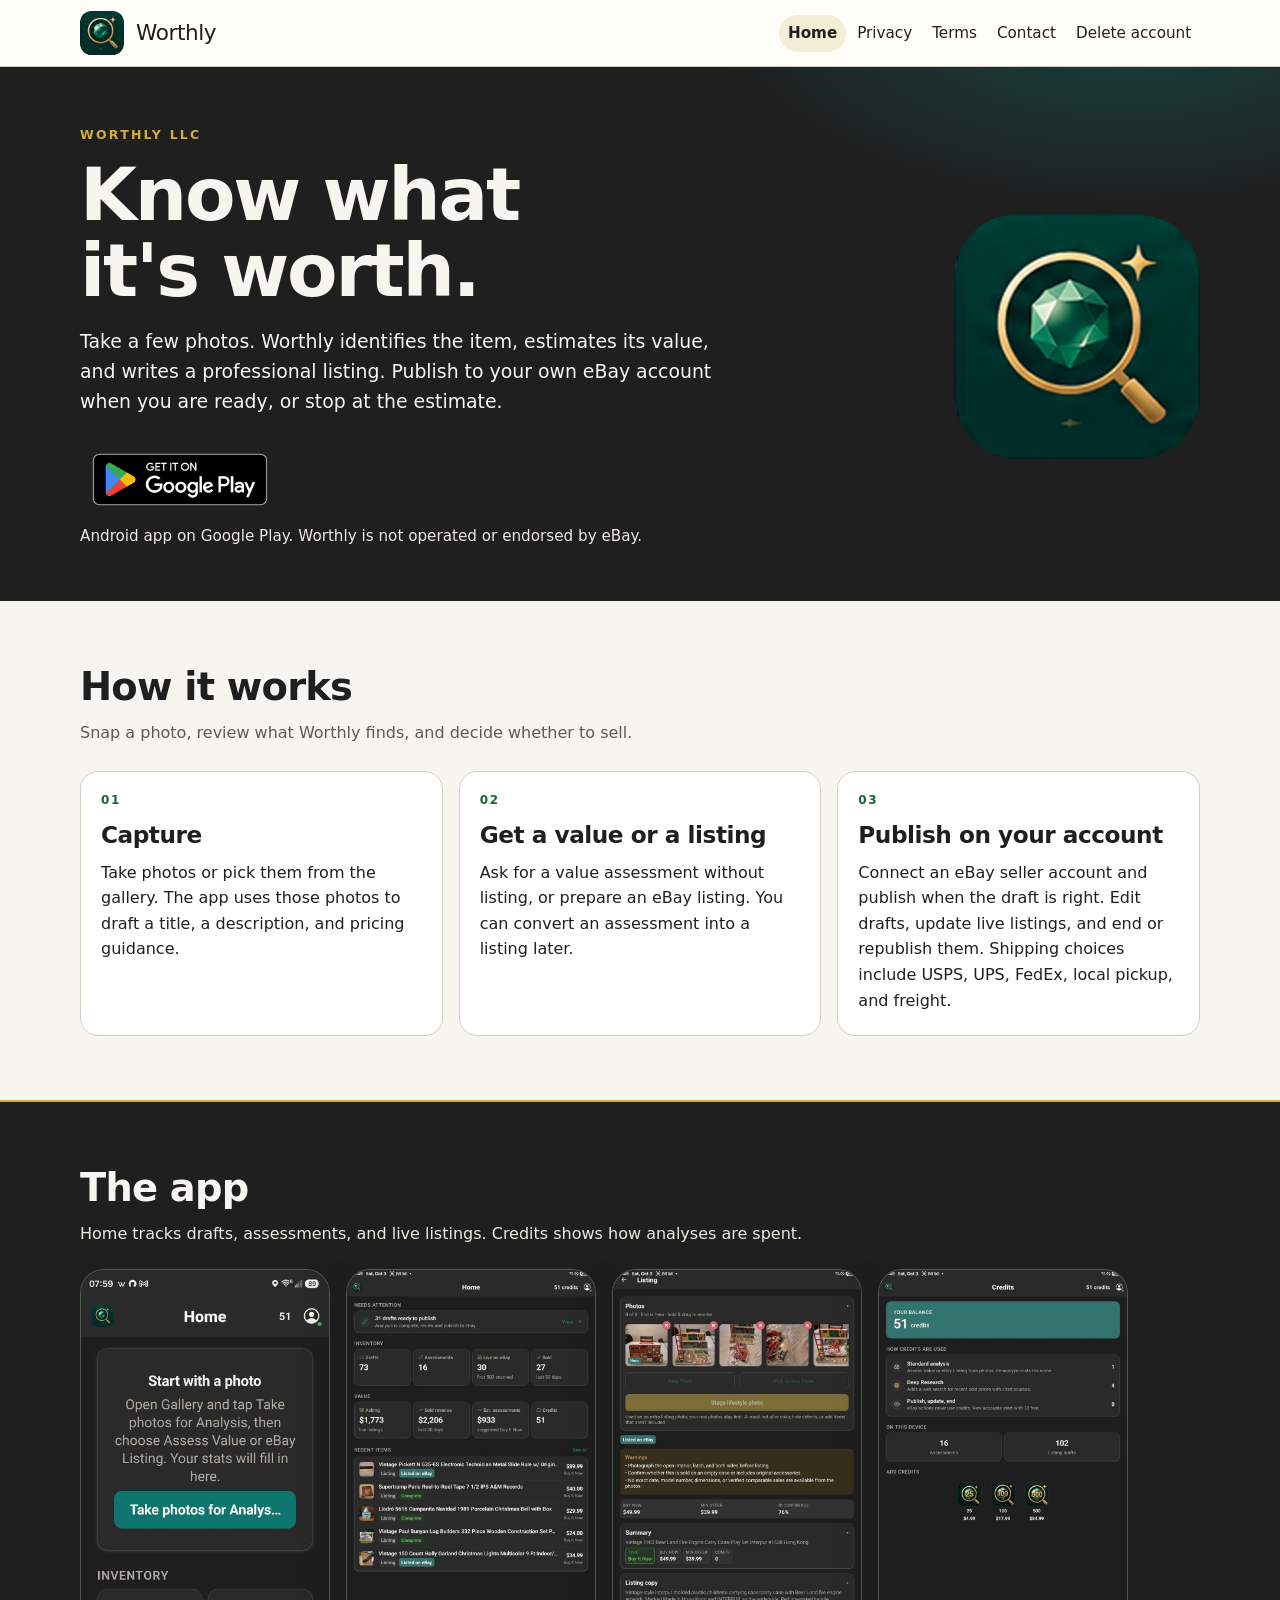
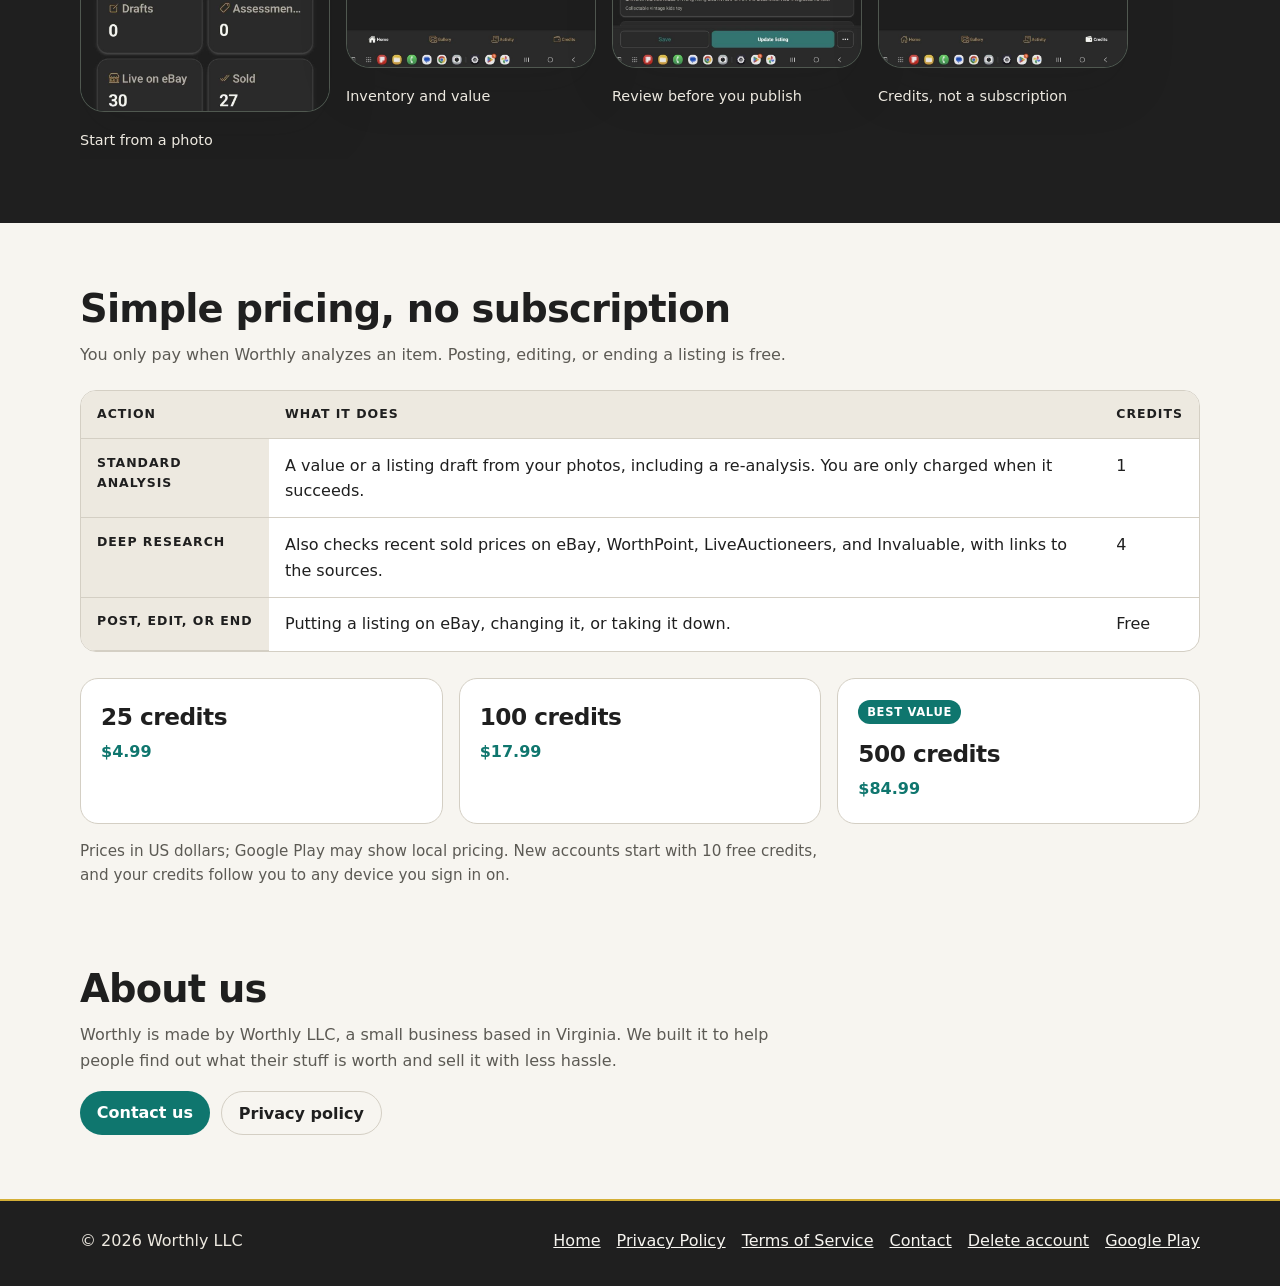
==== commit 15801b23: "Rewrite the site in plain language for app users. Drop product IDs, platform internals, and iOS ment" ====
--- a/index.html
+++ b/index.html
@@ -4,7 +4,7 @@
   <meta charset="utf-8">
   <meta name="viewport" content="width=device-width, initial-scale=1">
   <title>Worthly LLC — Know what it's worth</title>
-  <meta name="description" content="Worthly LLC publishes Worthly, an Android app that helps sellers assess an item’s value and draft eBay listings. One-time credit packs. No subscription.">
+  <meta name="description" content="Worthly helps you find out what an item is worth and write an eBay listing. Buy credits when you need them. No subscription.">
   <link rel="canonical" href="https://worthly-llc.com/">
   <meta name="theme-color" content="#0F766E">
   <link rel="icon" href="assets/favicon-32.png" type="image/png" sizes="32x32">
@@ -48,7 +48,7 @@
     <div class="header-inner">
       <a class="brand" href="index.html">
         <img class="brand-mark" src="assets/icon.png" width="1024" height="1024" alt="">
-        <span class="brand-name">Worthly<span>Worthly LLC</span></span>
+        <span class="brand-name">Worthly</span>
       </a>
       <nav class="nav" aria-label="Primary">
         <a href="index.html" aria-current="page">Home</a>
@@ -72,7 +72,7 @@
               <img class="play-badge" src="assets/google-play-badge.png" width="646" height="250" alt="Get it on Google Play">
             </a>
           </div>
-          <p class="hero-meta">Android app · package <code>com.worthly.android</code><br>Published by Worthly LLC. Worthly is not operated or endorsed by eBay.</p>
+          <p class="hero-meta">Android app on Google Play. Worthly is not operated or endorsed by eBay.</p>
         </div>
         <img class="hero-icon" src="assets/icon.png" width="1024" height="1024" alt="Worthly app icon: a green gem inside a gold magnifying glass">
       </div>
@@ -80,8 +80,8 @@
 
     <section class="section" aria-labelledby="how-heading">
       <div class="wrap">
-        <h2 id="how-heading">Built for the selling workflow</h2>
-        <p class="section-intro">Photograph an item, review the draft, then decide whether it belongs on eBay. The Google Play listing describes the app this way.</p>
+        <h2 id="how-heading">How it works</h2>
+        <p class="section-intro">Snap a photo, review what Worthly finds, and decide whether to sell.</p>
         <div class="steps">
           <article class="step">
             <span class="num">01</span>
@@ -90,7 +90,7 @@
           </article>
           <article class="step">
             <span class="num">02</span>
-            <h3>Assess or list</h3>
+            <h3>Get a value or a listing</h3>
             <p>Ask for a value assessment without listing, or prepare an eBay listing. You can convert an assessment into a listing later.</p>
           </article>
           <article class="step">
@@ -105,8 +105,8 @@
     <section class="section shots" aria-labelledby="shots-heading">
       <div class="wrap">
         <h2 id="shots-heading">The app</h2>
-        <p class="section-intro">Screens from the current Google Play listing. Home tracks drafts, assessments, and live listings. Credits shows how analyses are spent.</p>
-        <ul class="shot-row" tabindex="0" aria-label="Screenshots from the Google Play listing">
+        <p class="section-intro">Home tracks drafts, assessments, and live listings. Credits shows how analyses are spent.</p>
+        <ul class="shot-row" tabindex="0" aria-label="Screenshots of the Worthly app">
           <li>
             <figure>
               <img src="assets/screenshots/home.jpg" width="840" height="1493" alt="Worthly home screen inviting the seller to take photos, then assess value or create an eBay listing.">
@@ -137,8 +137,8 @@
 
     <section class="section" aria-labelledby="credits-heading">
       <div class="wrap">
-        <h2 id="credits-heading">Credits, bought once</h2>
-        <p class="section-intro">Analyses spend credits. Publishing, updating, or ending a listing does not. Packs are one-time consumable purchases through Google Play Billing, recorded with RevenueCat. There is no subscription.</p>
+        <h2 id="credits-heading">Simple pricing, no subscription</h2>
+        <p class="section-intro">You only pay when Worthly analyzes an item. Posting, editing, or ending a listing is free.</p>
         <div class="table-wrap">
           <table>
             <caption class="visually-hidden">How Worthly uses credits</caption>
@@ -152,18 +152,18 @@
             <tbody>
               <tr>
                 <th scope="row">Standard analysis</th>
-                <td>Assess value or draft an eBay listing from photos. Re-analyzing costs the same.</td>
+                <td>A value or a listing draft from your photos, including a re-analysis. You are only charged when it succeeds.</td>
                 <td>1</td>
               </tr>
               <tr>
                 <th scope="row">Deep Research</th>
-                <td>Adds a web search for recent sold prices on eBay, WorthPoint, LiveAuctioneers, and Invaluable, with cited sources.</td>
+                <td>Also checks recent sold prices on eBay, WorthPoint, LiveAuctioneers, and Invaluable, with links to the sources.</td>
                 <td>4</td>
               </tr>
               <tr>
-                <th scope="row">Publish, update, end</th>
-                <td>eBay actions that do not re-analyze the item.</td>
-                <td>0</td>
+                <th scope="row">Post, edit, or end</th>
+                <td>Putting a listing on eBay, changing it, or taking it down.</td>
+                <td>Free</td>
               </tr>
             </tbody>
           </table>
@@ -172,53 +172,29 @@
           <article class="pack">
             <h3>25 credits</h3>
             <p class="price">$4.99</p>
-            <p>Product <code>worthly_credits_25</code></p>
           </article>
           <article class="pack">
             <h3>100 credits</h3>
             <p class="price">$17.99</p>
-            <p>Product <code>worthly_credits_100</code></p>
           </article>
           <article class="pack">
+            <p class="badge">Best value</p>
             <h3>500 credits</h3>
             <p class="price">$84.99</p>
-            <p>Product <code>worthly_credits_500</code></p>
-          </article>
-        </div>
-        <p class="note">United States prices are $4.99 for 25 credits, $17.99 for 100, and $84.99 for 500. Google Play may show another price outside the United States. New accounts receive 10 free credits, once. Credits stay on your Worthly account across devices where you sign in.</p>
-      </div>
-    </section>
-
-    <section class="section" aria-labelledby="company-heading" style="padding-top: 0;">
-      <div class="wrap company">
-        <article class="card">
-          <h2 id="company-heading">The company behind the app</h2>
-          <p>Worthly LLC is the developer named on Google Play for Worthly - Know what it's worth. This website is the public home of that business: what the app does, how to reach the company, the privacy policy, the terms of service, and how to delete an account.</p>
-          <p>Questions, privacy requests, and account-deletion requests go to <a href="mailto:support@worthly-llc.com">support@worthly-llc.com</a>. Terms of use are governed by the laws of the Commonwealth of Virginia, United States.</p>
-          <div class="button-row">
-            <a class="button" href="contact.html">Contact Worthly LLC</a>
-            <a class="button secondary" href="privacy.html">Privacy policy</a>
-          </div>
-        </article>
-        <article class="card">
-          <h2>At a glance</h2>
-          <dl class="identity">
-            <dt>Legal name</dt>
-            <dd>Worthly LLC</dd>
-            <dt>App</dt>
-            <dd>Worthly - Know what it's worth</dd>
-            <dt>Platform</dt>
-            <dd>Android, on Google Play</dd>
-            <dt>Package</dt>
-            <dd><code>com.worthly.android</code></dd>
-            <dt>Purchases</dt>
-            <dd>One-time credit packs via Google Play and RevenueCat</dd>
-            <dt>Accounts</dt>
-            <dd>Google or email and password. <a href="delete-account.html">Delete your account</a></dd>
-            <dt>Email</dt>
-            <dd><a href="mailto:support@worthly-llc.com">support@worthly-llc.com</a></dd>
-          </dl>
-        </article>
+          </article>
+        </div>
+        <p class="note">Prices in US dollars; Google Play may show local pricing. New accounts start with 10 free credits, and your credits follow you to any device you sign in on.</p>
+      </div>
+    </section>
+
+    <section class="section" aria-labelledby="about-heading" style="padding-top: 0;">
+      <div class="wrap">
+        <h2 id="about-heading">About us</h2>
+        <p class="section-intro">Worthly is made by Worthly LLC, a small business based in Virginia. We built it to help people find out what their stuff is worth and sell it with less hassle.</p>
+        <div class="button-row">
+          <a class="button" href="contact.html">Contact us</a>
+          <a class="button secondary" href="privacy.html">Privacy policy</a>
+        </div>
       </div>
     </section>
   </main>
--- a/css/styles.css
+++ b/css/styles.css
@@ -441,6 +441,19 @@
   font-weight: 600;
 }
 
+.pack .badge {
+  display: inline-block;
+  margin: 0 0 0.65rem;
+  padding: 0.18rem 0.55rem;
+  border-radius: 999px;
+  background: var(--teal);
+  color: #fff;
+  font-size: 0.72rem;
+  font-weight: 700;
+  letter-spacing: 0.06em;
+  text-transform: uppercase;
+}
+
 .note {
   color: var(--muted);
   font-size: 0.95rem;
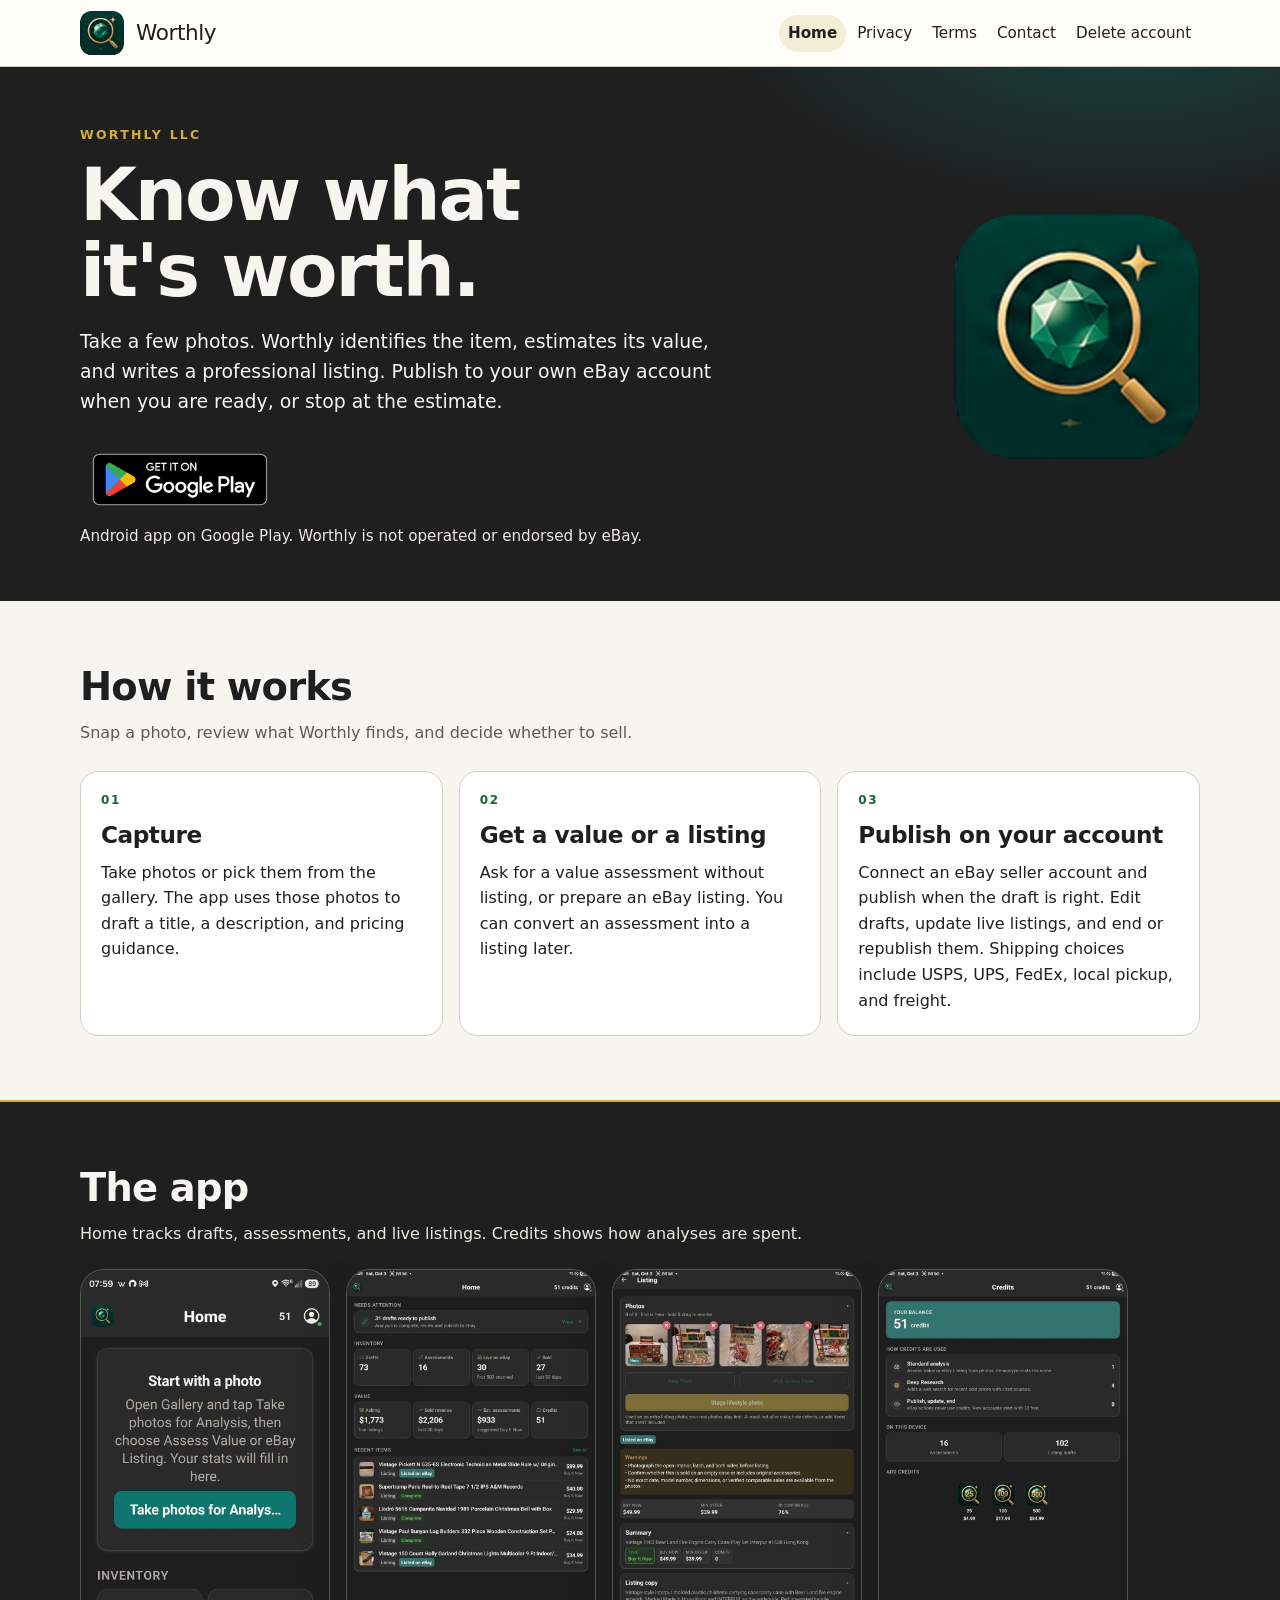
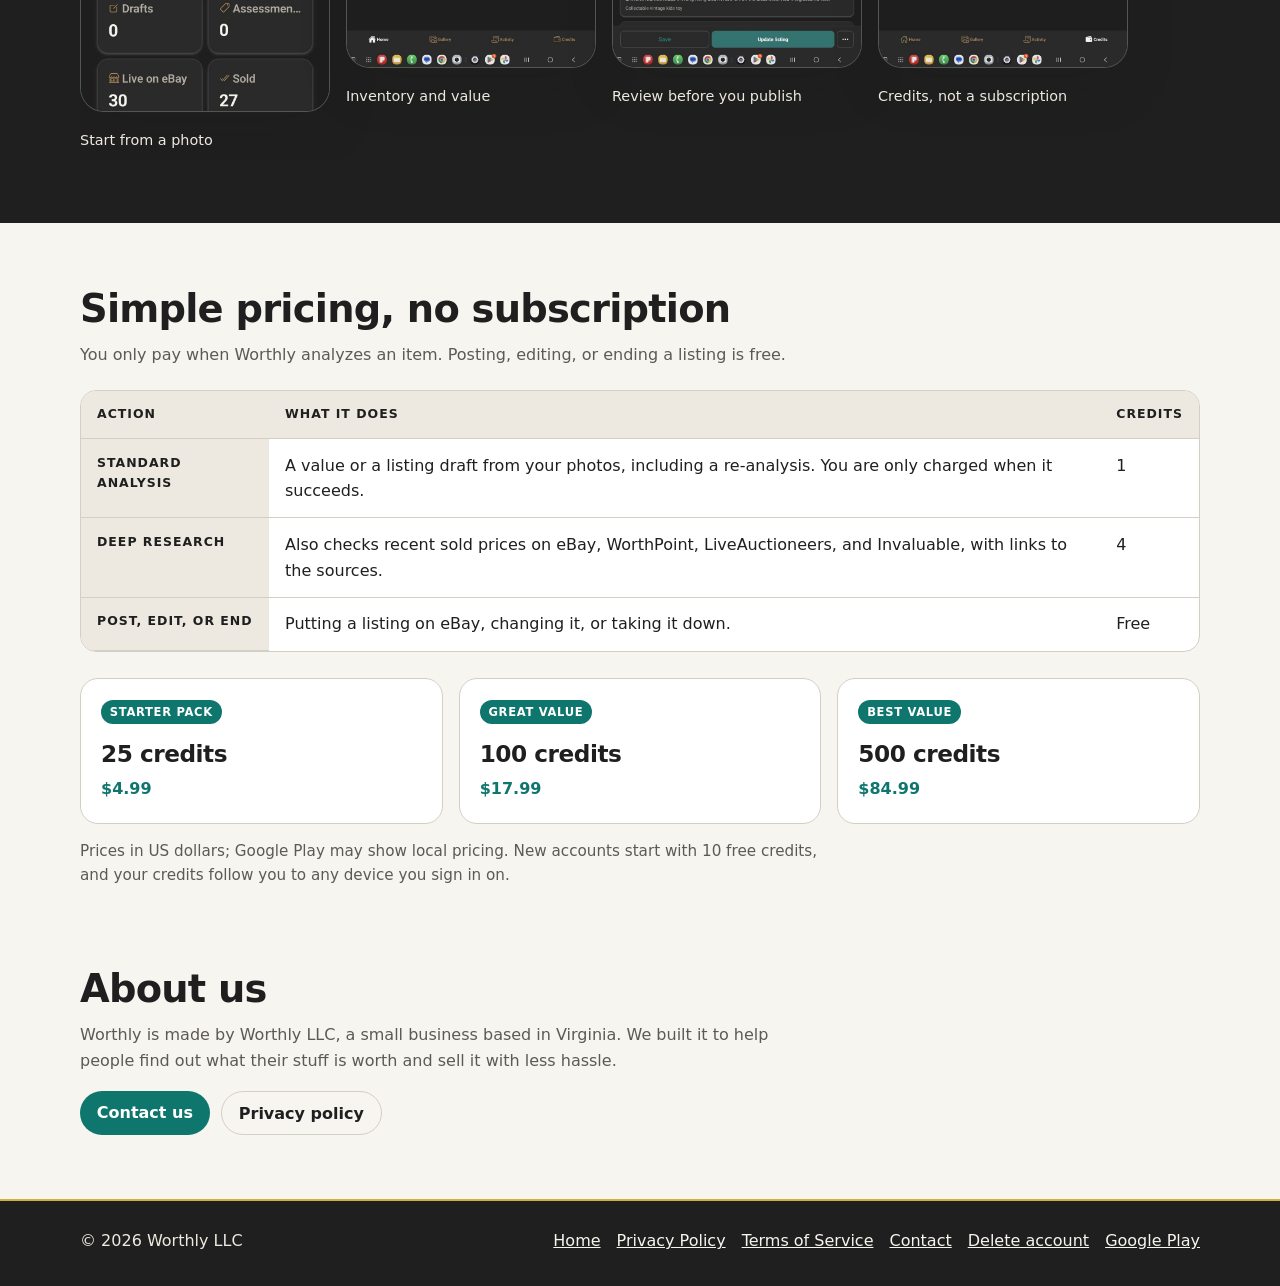
==== commit bd135e25: "Label the credit packs with the same badge style. The 25-credit card is Starter pack and the 100-cre" ====
--- a/index.html
+++ b/index.html
@@ -170,10 +170,12 @@
         </div>
         <div class="packs">
           <article class="pack">
+            <p class="badge">Starter pack</p>
             <h3>25 credits</h3>
             <p class="price">$4.99</p>
           </article>
           <article class="pack">
+            <p class="badge">Great value</p>
             <h3>100 credits</h3>
             <p class="price">$17.99</p>
           </article>
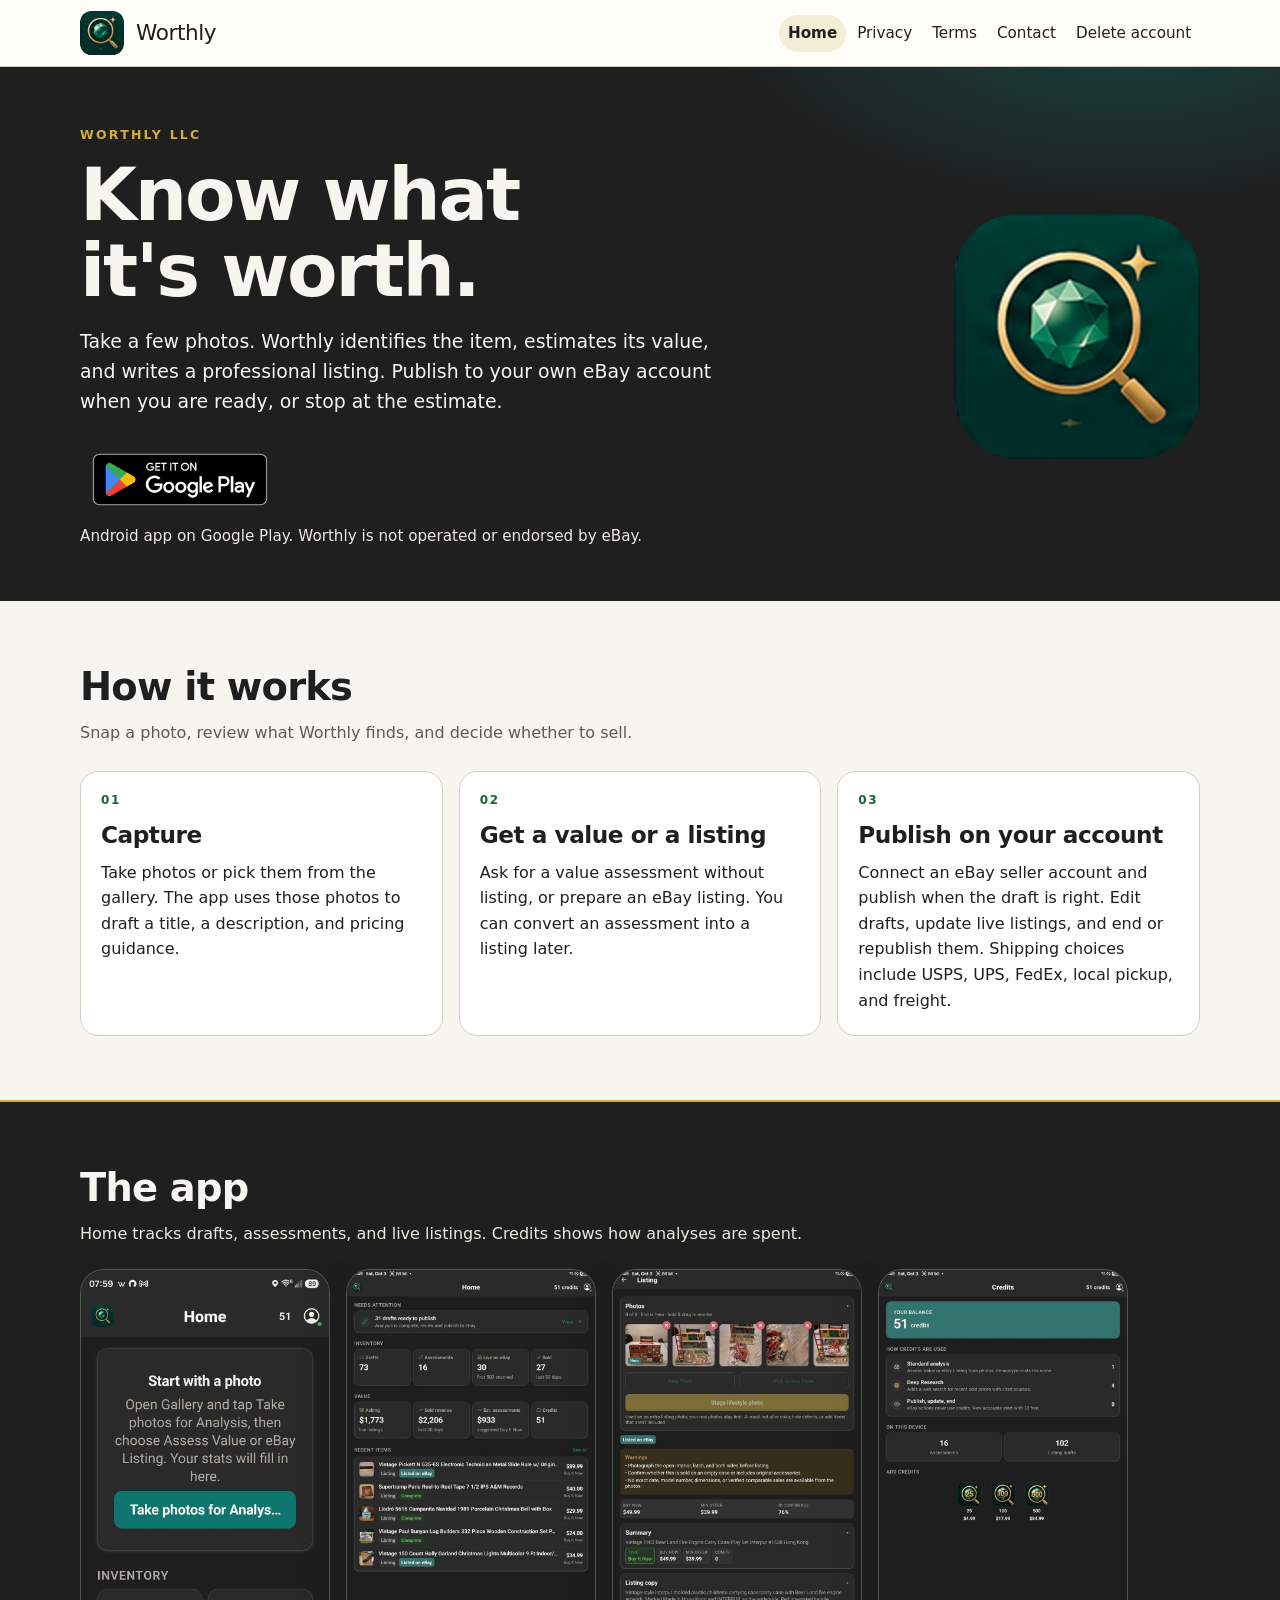
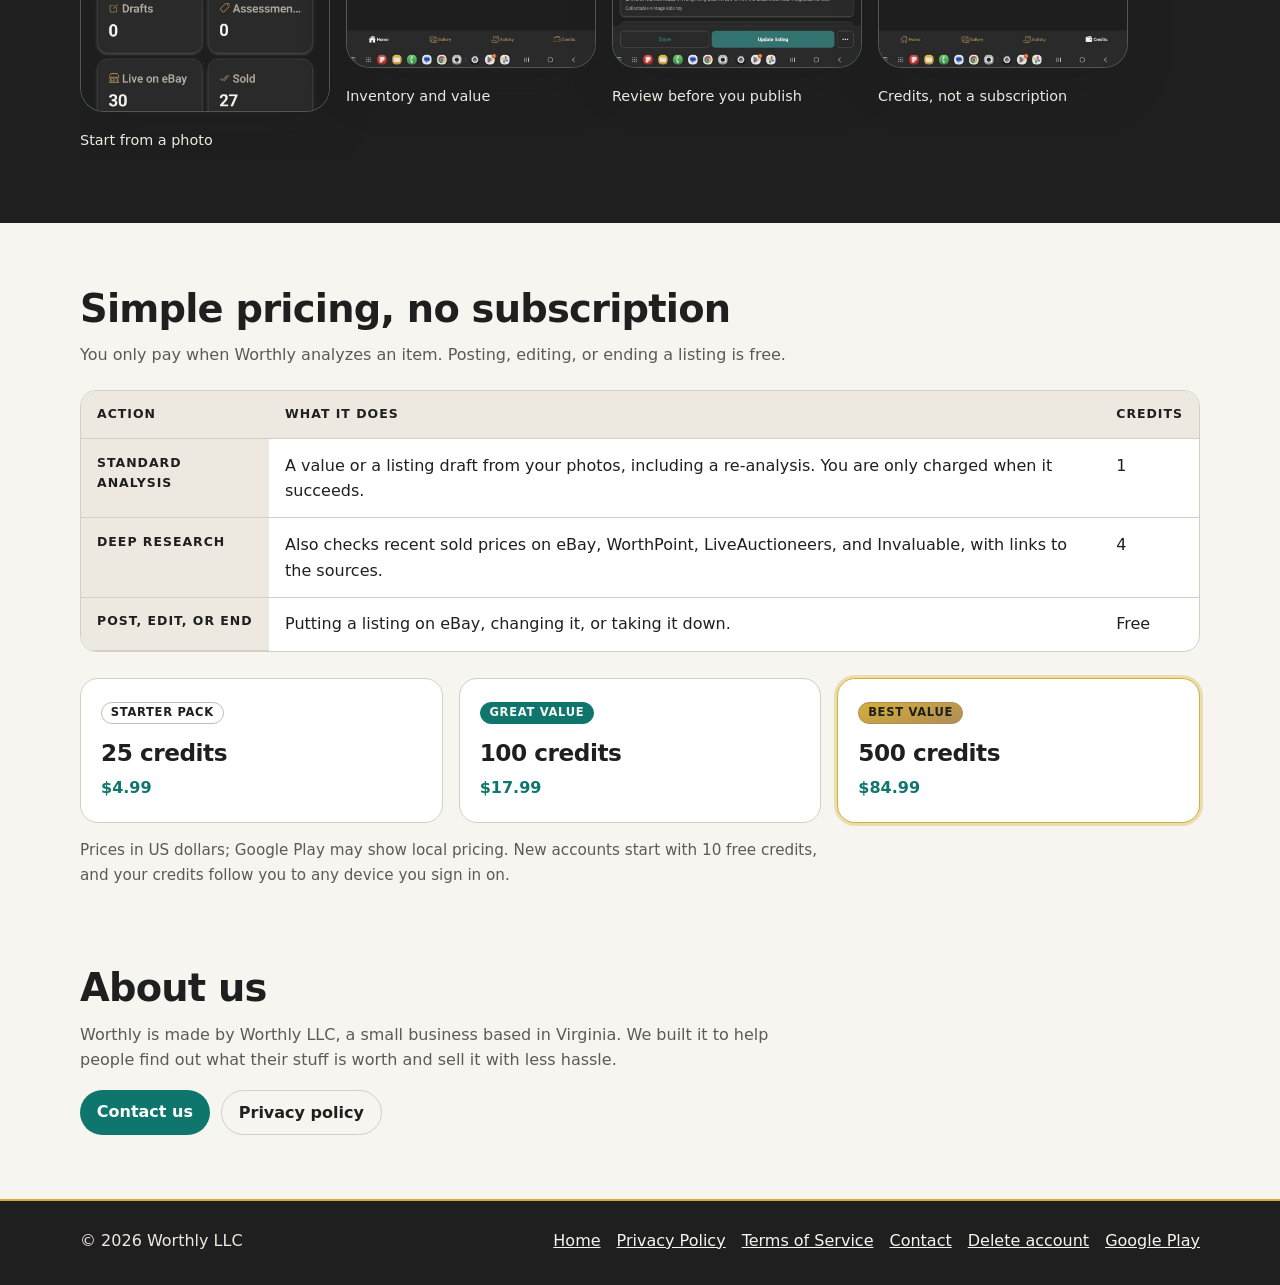
==== commit e9734e99: "Give the credit badges an emphasis hierarchy. Starter pack stays an outline pill, Great value is eme" ====
--- a/index.html
+++ b/index.html
@@ -170,17 +170,17 @@
         </div>
         <div class="packs">
           <article class="pack">
-            <p class="badge">Starter pack</p>
+            <p class="badge badge-starter">Starter pack</p>
             <h3>25 credits</h3>
             <p class="price">$4.99</p>
           </article>
           <article class="pack">
-            <p class="badge">Great value</p>
+            <p class="badge badge-great">Great value</p>
             <h3>100 credits</h3>
             <p class="price">$17.99</p>
           </article>
-          <article class="pack">
-            <p class="badge">Best value</p>
+          <article class="pack pack-best">
+            <p class="badge badge-best">Best value</p>
             <h3>500 credits</h3>
             <p class="price">$84.99</p>
           </article>
--- a/css/styles.css
+++ b/css/styles.css
@@ -445,13 +445,37 @@
   display: inline-block;
   margin: 0 0 0.65rem;
   padding: 0.18rem 0.55rem;
+  border: 1px solid transparent;
   border-radius: 999px;
-  background: var(--teal);
-  color: #fff;
   font-size: 0.72rem;
   font-weight: 700;
   letter-spacing: 0.06em;
+  line-height: 1.2;
   text-transform: uppercase;
+  white-space: nowrap;
+}
+
+.pack .badge-starter {
+  background: transparent;
+  color: #1f1f1f;
+  border-color: #c4bfb4;
+}
+
+.pack .badge-great {
+  background: #0f766e;
+  color: #f7f5f0;
+  border-color: #0f766e;
+}
+
+.pack .badge-best {
+  background: linear-gradient(160deg, #d4af37, #b08d57);
+  color: #1f1f1f;
+  border-color: #b08d57;
+}
+
+.pack-best {
+  border-color: #d4af37;
+  box-shadow: 0 0 0 3px rgba(212, 175, 55, 0.35);
 }
 
 .note {
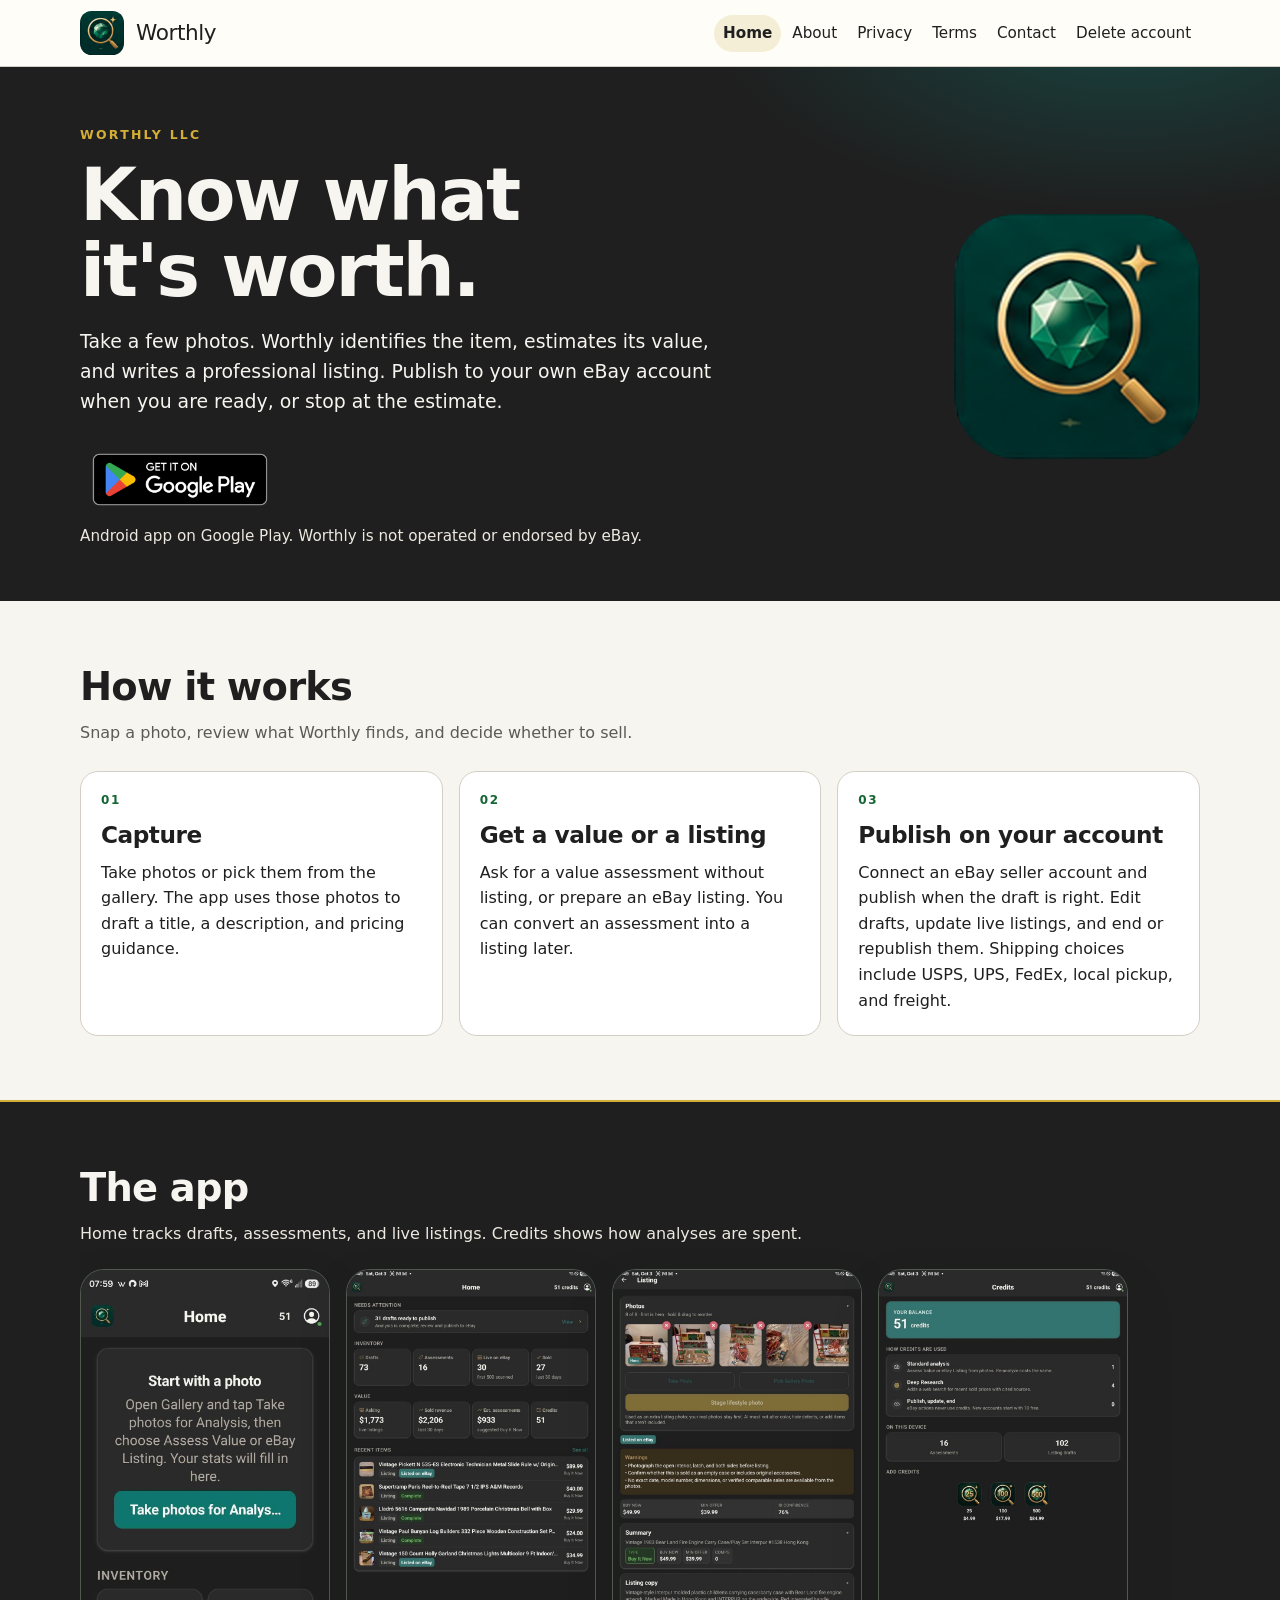
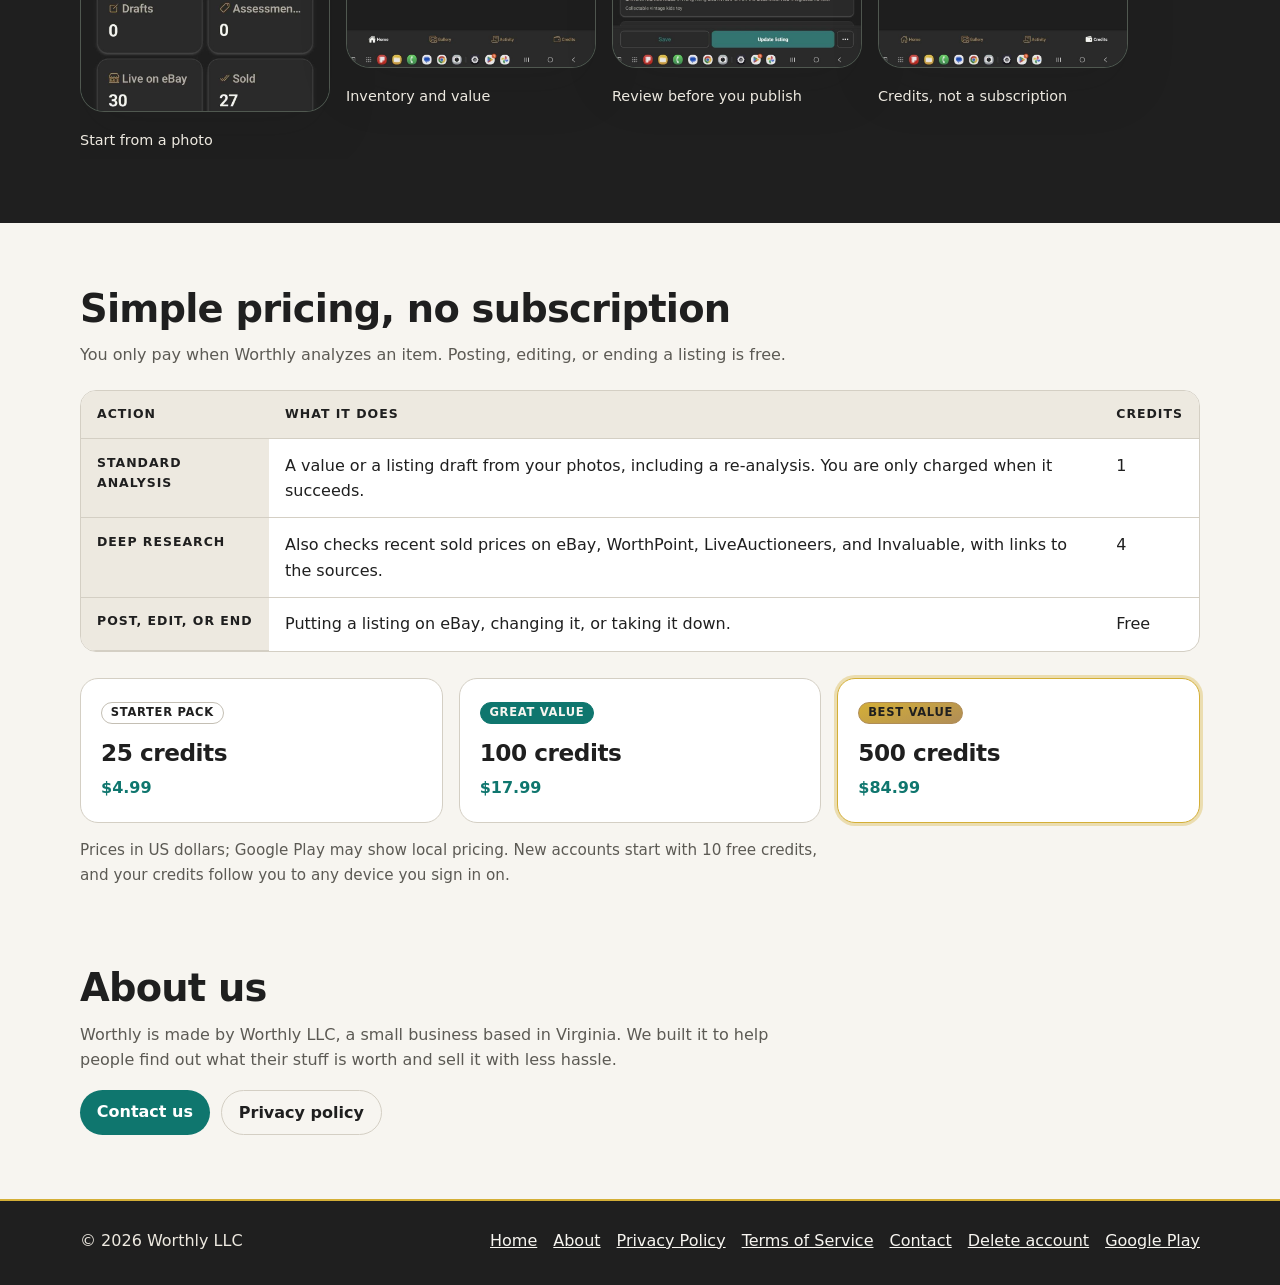
==== commit fd88fc89: "Add About page and update navigation - Add new about.html page with company information - Update nav" ====
--- a/index.html
+++ b/index.html
@@ -52,6 +52,7 @@
       </a>
       <nav class="nav" aria-label="Primary">
         <a href="index.html" aria-current="page">Home</a>
+        <a href="about.html">About</a>
         <a href="privacy.html">Privacy</a>
         <a href="terms.html">Terms</a>
         <a href="contact.html">Contact</a>
@@ -206,6 +207,7 @@
       <p>© 2026 Worthly LLC</p>
       <nav class="footer-nav" aria-label="Footer">
         <a href="index.html" aria-current="page">Home</a>
+        <a href="about.html">About</a>
         <a href="privacy.html">Privacy Policy</a>
         <a href="terms.html">Terms of Service</a>
         <a href="contact.html">Contact</a>
